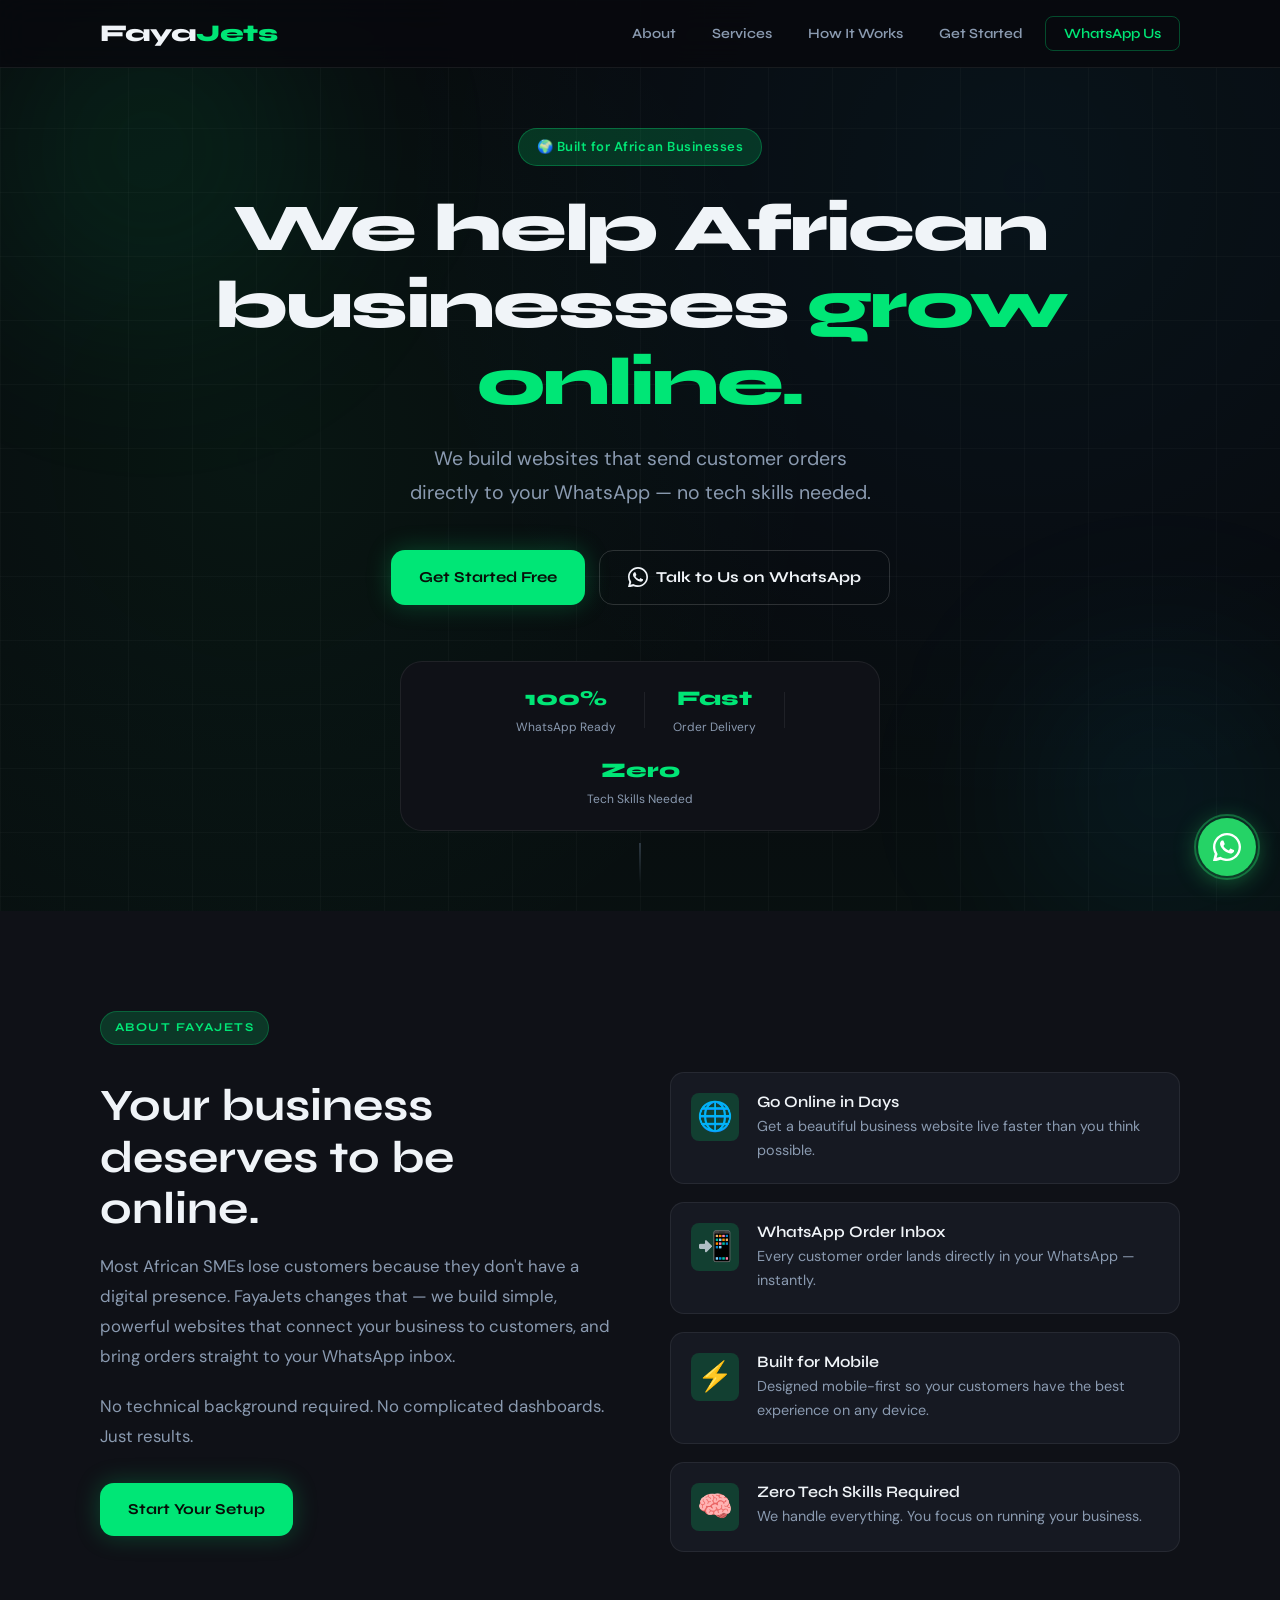
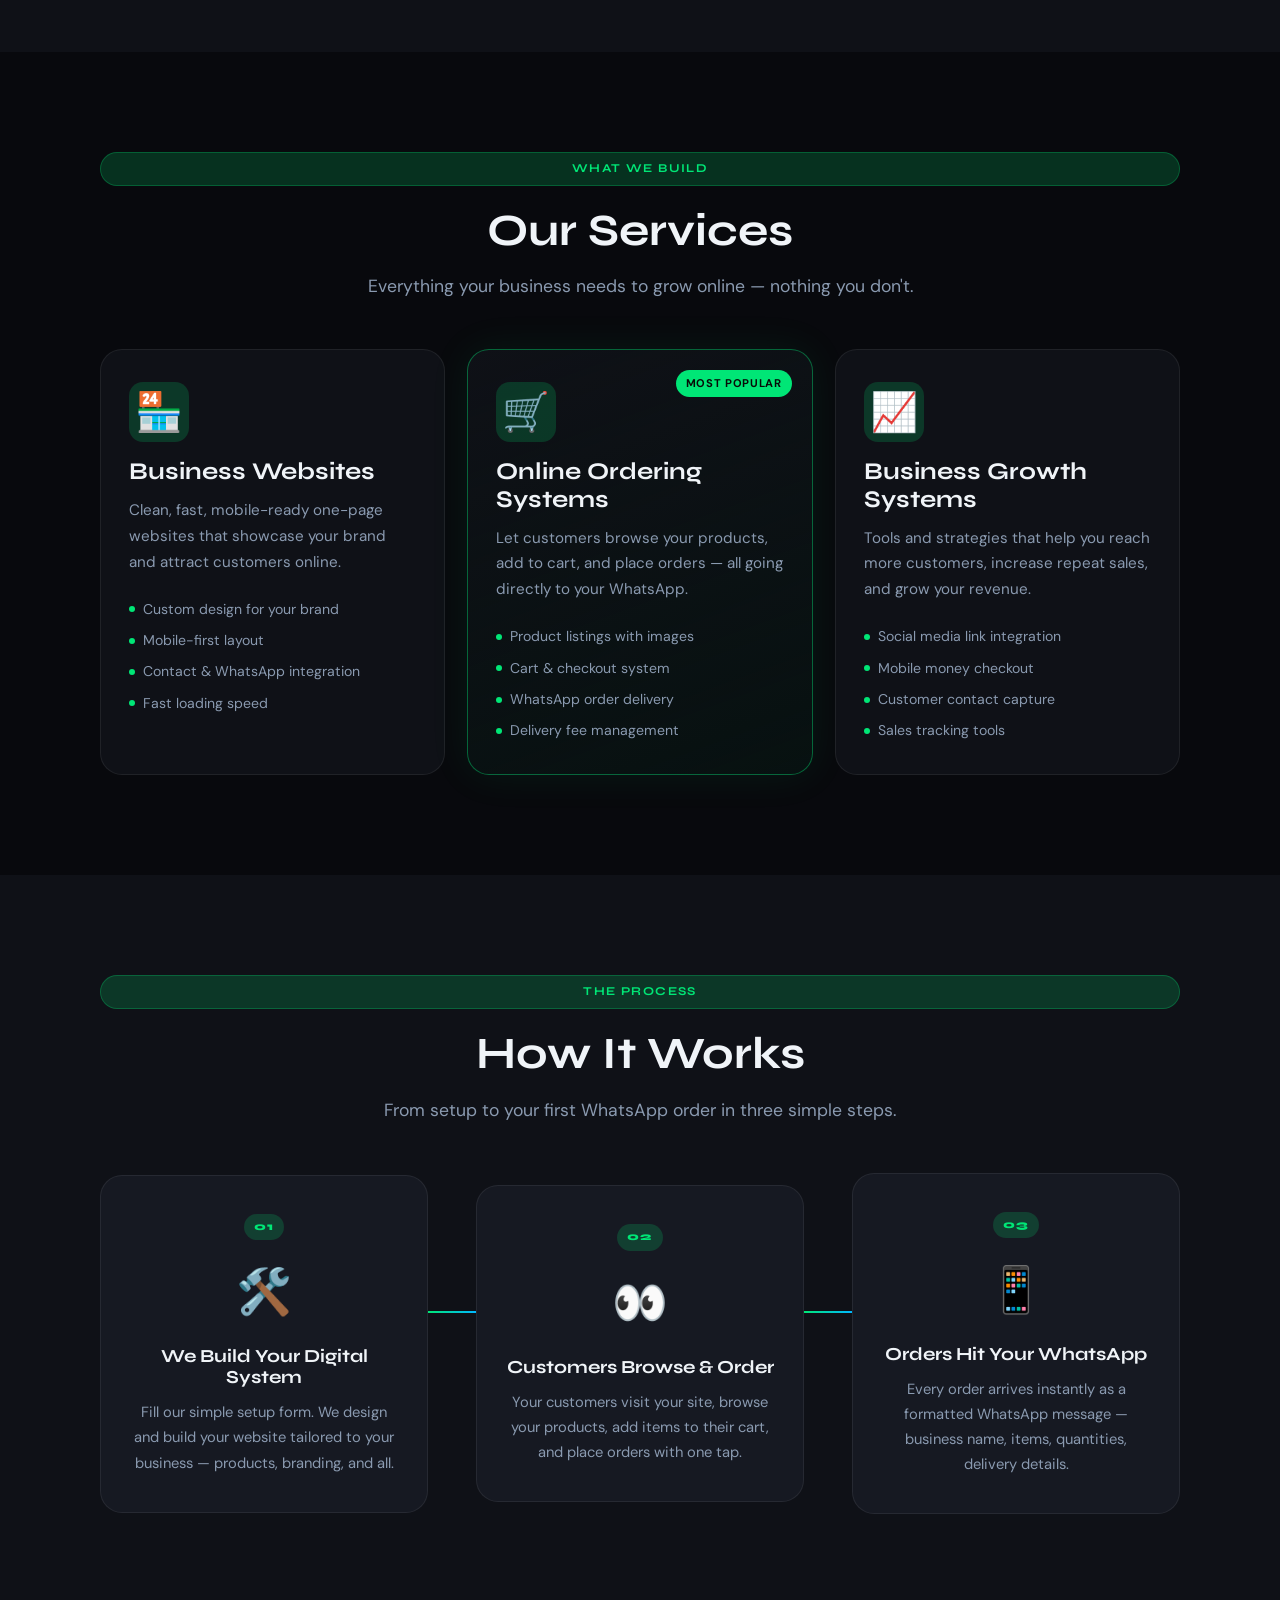
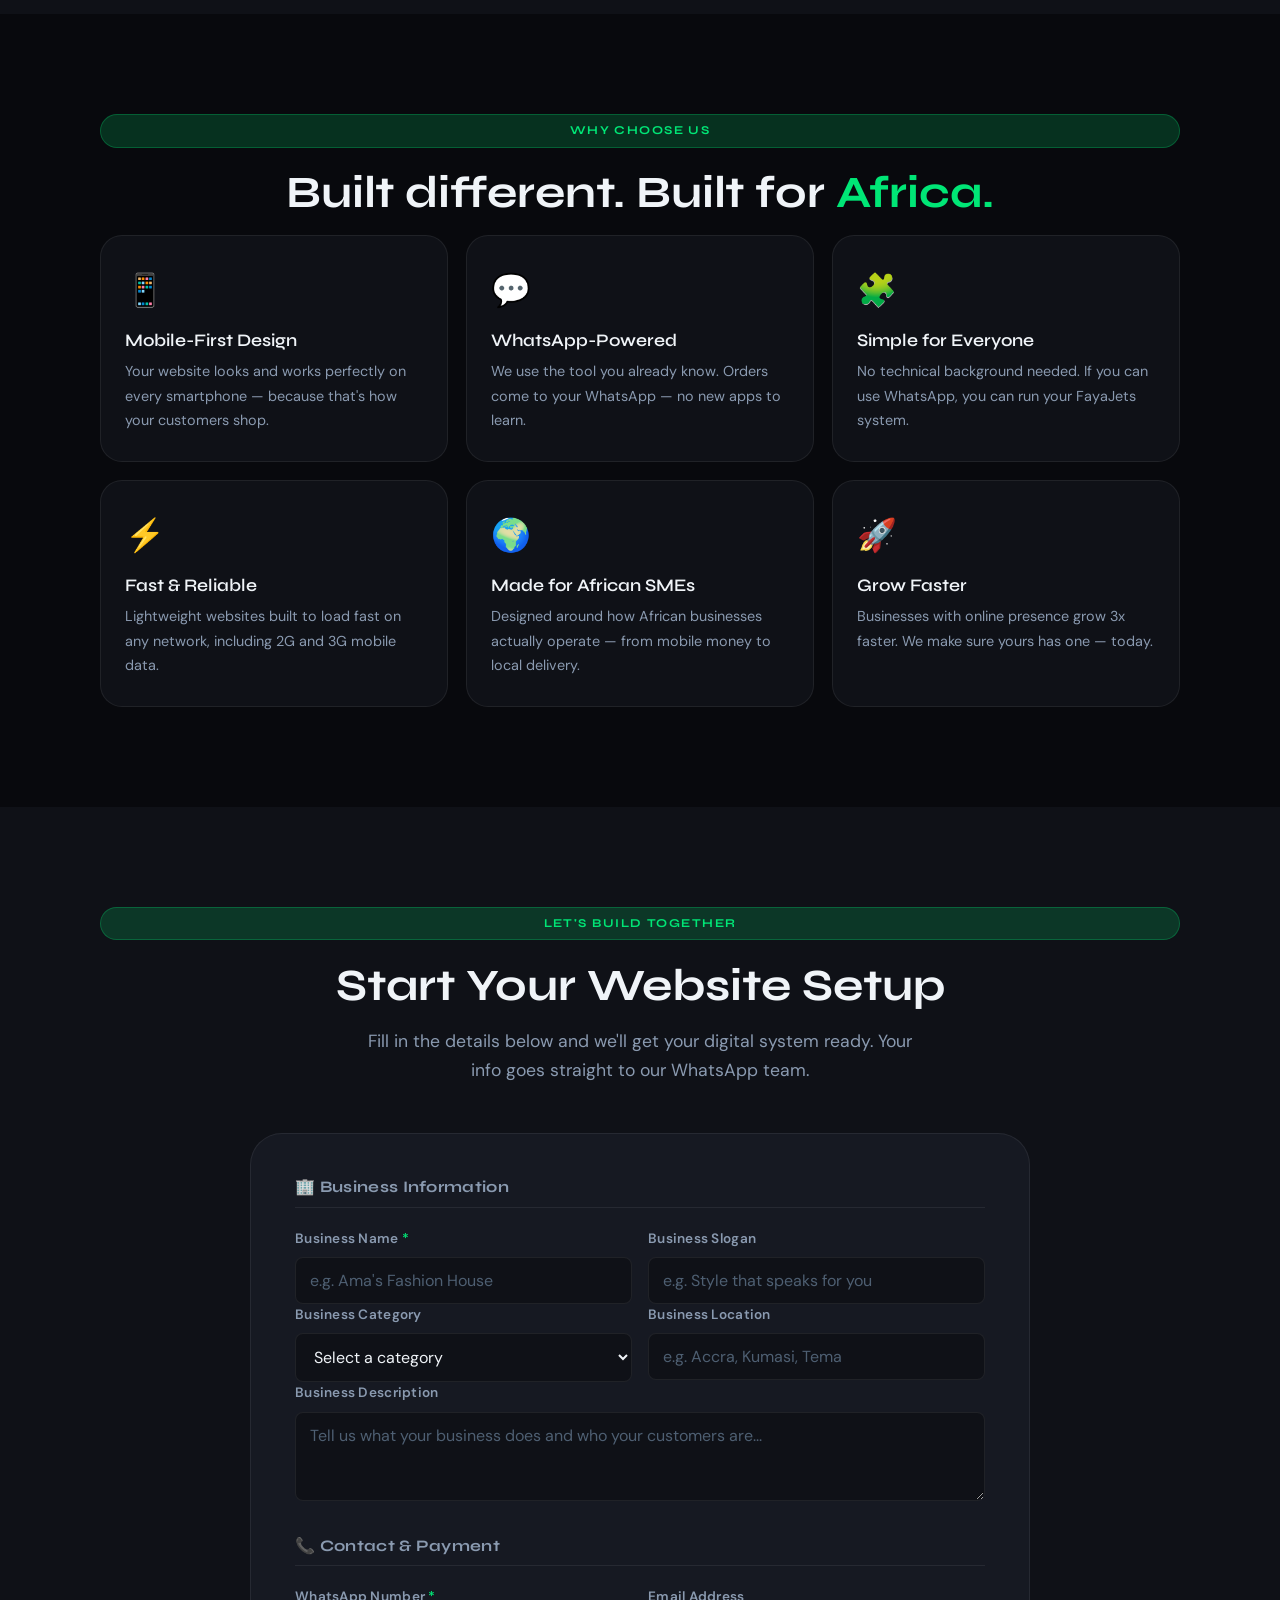
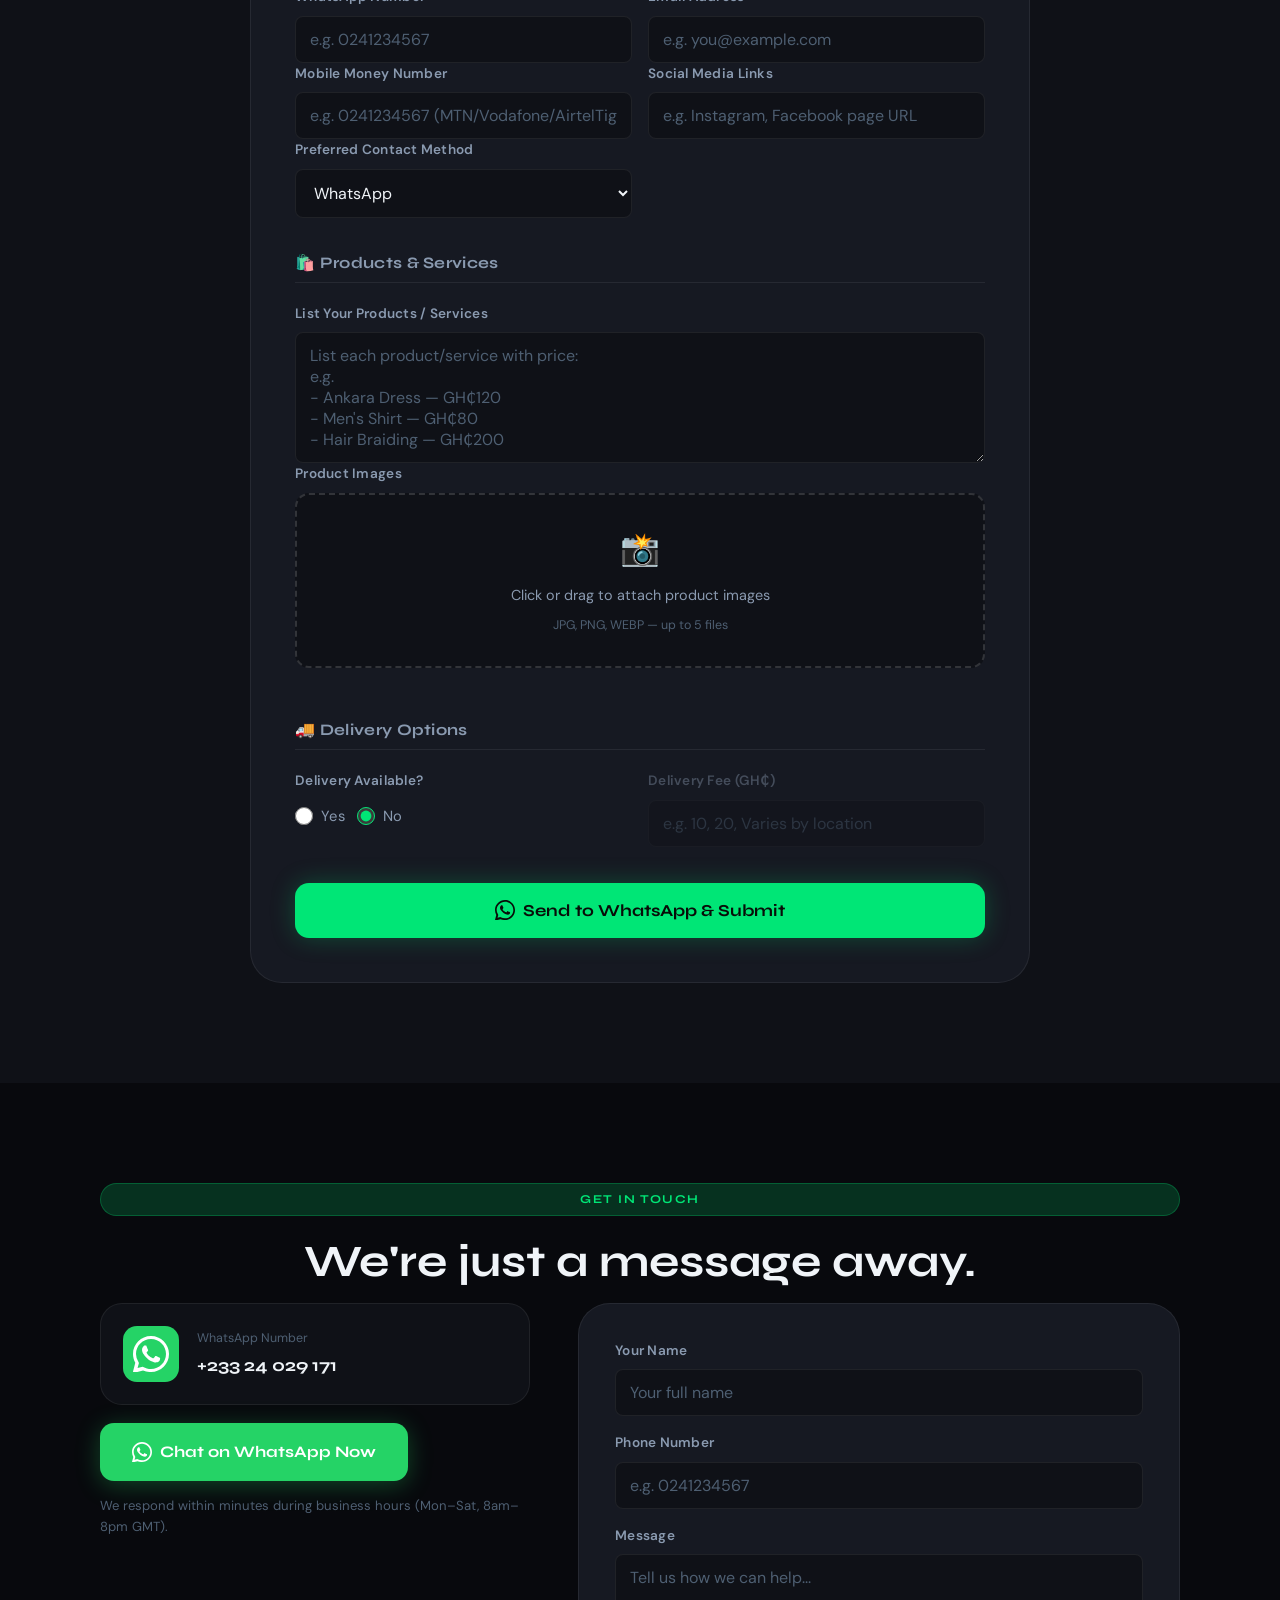
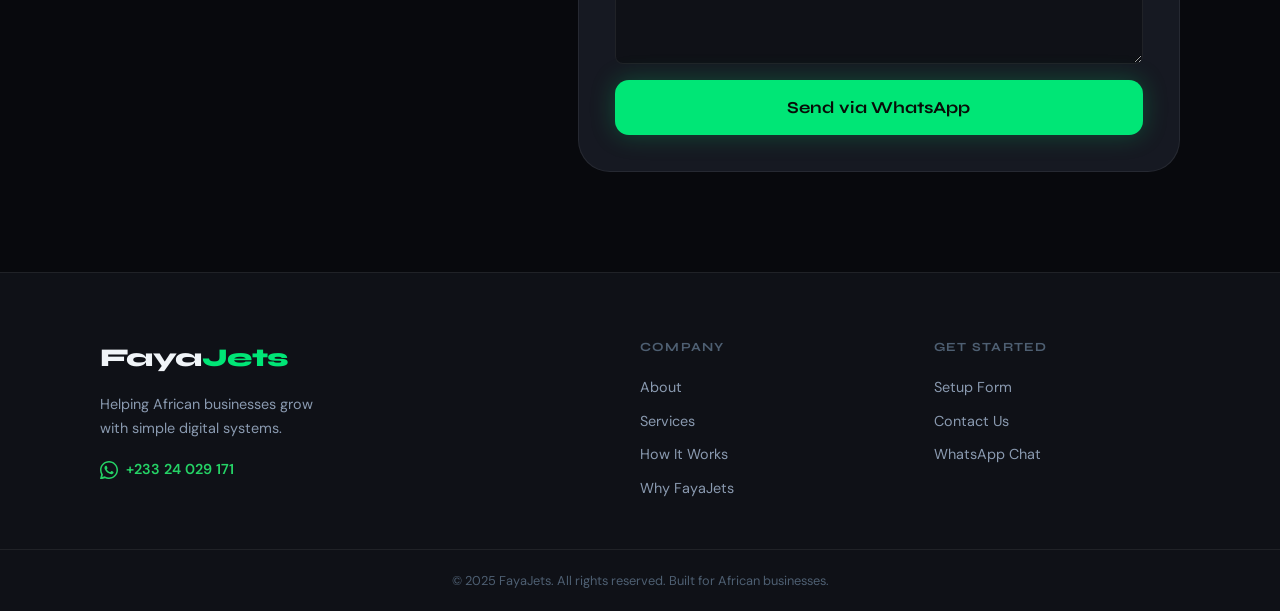
==== index.html @ d5e8ee01 "made a mistake with the name of the index html made correction to the name" ====
<!DOCTYPE html>
<html lang="en">
<head>
  <meta charset="UTF-8" />
  <meta name="viewport" content="width=device-width, initial-scale=1.0" />
  <meta name="description" content="FayaJets helps African businesses grow with simple digital systems. We build websites that send customer orders directly to WhatsApp." />
  <title>FayaJets — Simple Digital Systems for African Businesses</title>
  <link rel="stylesheet" href="style.css" />
  <link rel="preconnect" href="https://fonts.googleapis.com" />
  <link rel="preconnect" href="https://fonts.gstatic.com" crossorigin />
  <link href="https://fonts.googleapis.com/css2?family=Syne:wght@400;600;700;800&family=DM+Sans:ital,opsz,wght@0,9..40,300;0,9..40,400;0,9..40,500;1,9..40,300&display=swap" rel="stylesheet" />
</head>
<body>

  <!-- NAV -->
  <nav class="nav" id="nav">
    <div class="nav__inner">
      <a href="#" class="nav__logo">Faya<span>Jets</span></a>
      <button class="nav__hamburger" id="hamburger" aria-label="Toggle menu">
        <span></span><span></span><span></span>
      </button>
      <ul class="nav__links" id="navLinks">
        <li><a href="#about" class="nav__link">About</a></li>
        <li><a href="#services" class="nav__link">Services</a></li>
        <li><a href="#how-it-works" class="nav__link">How It Works</a></li>
        <li><a href="#setup-form" class="nav__link">Get Started</a></li>
        <li><a href="https://wa.me/23324029171" target="_blank" class="nav__link nav__link--cta">WhatsApp Us</a></li>
      </ul>
    </div>
  </nav>

  <!-- HERO -->
  <section class="hero" id="home">
    <div class="hero__bg-pattern"></div>
    <div class="hero__orb hero__orb--1"></div>
    <div class="hero__orb hero__orb--2"></div>
    <div class="container hero__inner">
      <div class="hero__badge reveal">🌍 Built for African Businesses</div>
      <h1 class="hero__title reveal reveal--delay-1">
        We help African<br />businesses <span class="hero__title--accent">grow online.</span>
      </h1>
      <p class="hero__sub reveal reveal--delay-2">
        We build websites that send customer orders<br class="break-desktop" /> directly to your WhatsApp — no tech skills needed.
      </p>
      <div class="hero__actions reveal reveal--delay-3">
        <a href="#setup-form" class="btn btn--primary">Get Started Free</a>
        <a href="https://wa.me/23324029171" target="_blank" class="btn btn--ghost">
          <svg width="20" height="20" viewBox="0 0 24 24" fill="currentColor"><path d="M17.472 14.382c-.297-.149-1.758-.867-2.03-.967-.273-.099-.471-.148-.67.15-.197.297-.767.966-.94 1.164-.173.199-.347.223-.644.075-.297-.15-1.255-.463-2.39-1.475-.883-.788-1.48-1.761-1.653-2.059-.173-.297-.018-.458.13-.606.134-.133.298-.347.446-.52.149-.174.198-.298.298-.497.099-.198.05-.371-.025-.52-.075-.149-.669-1.612-.916-2.207-.242-.579-.487-.5-.669-.51-.173-.008-.371-.01-.57-.01-.198 0-.52.074-.792.372-.272.297-1.04 1.016-1.04 2.479 0 1.462 1.065 2.875 1.213 3.074.149.198 2.096 3.2 5.077 4.487.709.306 1.262.489 1.694.625.712.227 1.36.195 1.871.118.571-.085 1.758-.719 2.006-1.413.248-.694.248-1.289.173-1.413-.074-.124-.272-.198-.57-.347z"/><path d="M12 0C5.373 0 0 5.373 0 12c0 2.127.558 4.126 1.533 5.864L.057 23.57a.75.75 0 00.914.914l5.702-1.476A11.95 11.95 0 0012 24c6.627 0 12-5.373 12-12S18.627 0 12 0zm0 22c-1.885 0-3.65-.49-5.19-1.352l-.37-.214-3.384.876.891-3.384-.233-.38A9.96 9.96 0 012 12C2 6.477 6.477 2 12 2s10 4.477 10 10-4.477 10-10 10z"/></svg>
          Talk to Us on WhatsApp
        </a>
      </div>
      <div class="hero__stats reveal reveal--delay-4">
        <div class="hero__stat"><strong>100%</strong><span>WhatsApp Ready</span></div>
        <div class="hero__stat-divider"></div>
        <div class="hero__stat"><strong>Fast</strong><span>Order Delivery</span></div>
        <div class="hero__stat-divider"></div>
        <div class="hero__stat"><strong>Zero</strong><span>Tech Skills Needed</span></div>
      </div>
    </div>
    <div class="hero__scroll-hint">
      <span>Scroll to explore</span>
      <div class="hero__scroll-line"></div>
    </div>
  </section>

  <!-- ABOUT -->
  <section class="about section" id="about">
    <div class="container">
      <div class="section-label reveal">About FayaJets</div>
      <div class="about__grid">
        <div class="about__left reveal">
          <h2 class="section-title">Your business deserves to be online.</h2>
          <p class="about__text">Most African SMEs lose customers because they don't have a digital presence. FayaJets changes that — we build simple, powerful websites that connect your business to customers, and bring orders straight to your WhatsApp inbox.</p>
          <p class="about__text">No technical background required. No complicated dashboards. Just results.</p>
          <a href="#setup-form" class="btn btn--primary">Start Your Setup</a>
        </div>
        <div class="about__right reveal reveal--delay-2">
          <div class="about__feature">
            <div class="about__feature-icon">🌐</div>
            <div>
              <h4>Go Online in Days</h4>
              <p>Get a beautiful business website live faster than you think possible.</p>
            </div>
          </div>
          <div class="about__feature">
            <div class="about__feature-icon">📲</div>
            <div>
              <h4>WhatsApp Order Inbox</h4>
              <p>Every customer order lands directly in your WhatsApp — instantly.</p>
            </div>
          </div>
          <div class="about__feature">
            <div class="about__feature-icon">⚡</div>
            <div>
              <h4>Built for Mobile</h4>
              <p>Designed mobile-first so your customers have the best experience on any device.</p>
            </div>
          </div>
          <div class="about__feature">
            <div class="about__feature-icon">🧠</div>
            <div>
              <h4>Zero Tech Skills Required</h4>
              <p>We handle everything. You focus on running your business.</p>
            </div>
          </div>
        </div>
      </div>
    </div>
  </section>

  <!-- SERVICES -->
  <section class="services section" id="services">
    <div class="container">
      <div class="section-label reveal">What We Build</div>
      <h2 class="section-title text-center reveal">Our Services</h2>
      <p class="section-sub text-center reveal">Everything your business needs to grow online — nothing you don't.</p>
      <div class="services__grid">
        <div class="service-card reveal">
          <div class="service-card__icon">🏪</div>
          <h3>Business Websites</h3>
          <p>Clean, fast, mobile-ready one-page websites that showcase your brand and attract customers online.</p>
          <ul class="service-card__list">
            <li>Custom design for your brand</li>
            <li>Mobile-first layout</li>
            <li>Contact & WhatsApp integration</li>
            <li>Fast loading speed</li>
          </ul>
        </div>
        <div class="service-card service-card--featured reveal reveal--delay-1">
          <div class="service-card__badge">Most Popular</div>
          <div class="service-card__icon">🛒</div>
          <h3>Online Ordering Systems</h3>
          <p>Let customers browse your products, add to cart, and place orders — all going directly to your WhatsApp.</p>
          <ul class="service-card__list">
            <li>Product listings with images</li>
            <li>Cart & checkout system</li>
            <li>WhatsApp order delivery</li>
            <li>Delivery fee management</li>
          </ul>
        </div>
        <div class="service-card reveal reveal--delay-2">
          <div class="service-card__icon">📈</div>
          <h3>Business Growth Systems</h3>
          <p>Tools and strategies that help you reach more customers, increase repeat sales, and grow your revenue.</p>
          <ul class="service-card__list">
            <li>Social media link integration</li>
            <li>Mobile money checkout</li>
            <li>Customer contact capture</li>
            <li>Sales tracking tools</li>
          </ul>
        </div>
      </div>
    </div>
  </section>

  <!-- HOW IT WORKS -->
  <section class="hiw section" id="how-it-works">
    <div class="container">
      <div class="section-label reveal">The Process</div>
      <h2 class="section-title text-center reveal">How It Works</h2>
      <p class="section-sub text-center reveal">From setup to your first WhatsApp order in three simple steps.</p>
      <div class="hiw__steps">
        <div class="hiw__step reveal">
          <div class="hiw__step-num">01</div>
          <div class="hiw__step-icon">🛠️</div>
          <h3>We Build Your Digital System</h3>
          <p>Fill our simple setup form. We design and build your website tailored to your business — products, branding, and all.</p>
        </div>
        <div class="hiw__connector reveal reveal--delay-1"></div>
        <div class="hiw__step reveal reveal--delay-1">
          <div class="hiw__step-num">02</div>
          <div class="hiw__step-icon">👀</div>
          <h3>Customers Browse & Order</h3>
          <p>Your customers visit your site, browse your products, add items to their cart, and place orders with one tap.</p>
        </div>
        <div class="hiw__connector reveal reveal--delay-2"></div>
        <div class="hiw__step reveal reveal--delay-2">
          <div class="hiw__step-num">03</div>
          <div class="hiw__step-icon">📱</div>
          <h3>Orders Hit Your WhatsApp</h3>
          <p>Every order arrives instantly as a formatted WhatsApp message — business name, items, quantities, delivery details.</p>
        </div>
      </div>
    </div>
  </section>

  <!-- WHY FAYAJETS -->
  <section class="why section" id="why">
    <div class="container">
      <div class="section-label reveal">Why Choose Us</div>
      <h2 class="section-title text-center reveal">Built different. Built for <span class="accent">Africa.</span></h2>
      <div class="why__grid">
        <div class="why__card reveal">
          <span class="why__card-icon">📱</span>
          <h4>Mobile-First Design</h4>
          <p>Your website looks and works perfectly on every smartphone — because that's how your customers shop.</p>
        </div>
        <div class="why__card reveal reveal--delay-1">
          <span class="why__card-icon">💬</span>
          <h4>WhatsApp-Powered</h4>
          <p>We use the tool you already know. Orders come to your WhatsApp — no new apps to learn.</p>
        </div>
        <div class="why__card reveal reveal--delay-2">
          <span class="why__card-icon">🧩</span>
          <h4>Simple for Everyone</h4>
          <p>No technical background needed. If you can use WhatsApp, you can run your FayaJets system.</p>
        </div>
        <div class="why__card reveal reveal--delay-3">
          <span class="why__card-icon">⚡</span>
          <h4>Fast & Reliable</h4>
          <p>Lightweight websites built to load fast on any network, including 2G and 3G mobile data.</p>
        </div>
        <div class="why__card reveal">
          <span class="why__card-icon">🌍</span>
          <h4>Made for African SMEs</h4>
          <p>Designed around how African businesses actually operate — from mobile money to local delivery.</p>
        </div>
        <div class="why__card reveal reveal--delay-1">
          <span class="why__card-icon">🚀</span>
          <h4>Grow Faster</h4>
          <p>Businesses with online presence grow 3x faster. We make sure yours has one — today.</p>
        </div>
      </div>
    </div>
  </section>

  <!-- SETUP FORM -->
  <section class="setup section" id="setup-form">
    <div class="container">
      <div class="section-label reveal">Let's Build Together</div>
      <h2 class="section-title text-center reveal">Start Your Website Setup</h2>
      <p class="section-sub text-center reveal">Fill in the details below and we'll get your digital system ready. Your info goes straight to our WhatsApp team.</p>

      <div class="setup__form-wrap reveal">
        <form id="setupForm" novalidate>

          <!-- Business Info -->
          <div class="form-section">
            <h3 class="form-section__title">🏢 Business Information</h3>
            <div class="form-row">
              <div class="form-group">
                <label for="bizName">Business Name <span class="required">*</span></label>
                <input type="text" id="bizName" name="bizName" placeholder="e.g. Ama's Fashion House" required />
                <span class="form-error" id="err-bizName">Please enter your business name.</span>
              </div>
              <div class="form-group">
                <label for="bizSlogan">Business Slogan</label>
                <input type="text" id="bizSlogan" name="bizSlogan" placeholder="e.g. Style that speaks for you" />
              </div>
            </div>
            <div class="form-row">
              <div class="form-group">
                <label for="bizCategory">Business Category</label>
                <select id="bizCategory" name="bizCategory">
                  <option value="">Select a category</option>
                  <option>Fashion & Clothing</option>
                  <option>Food & Beverages</option>
                  <option>Beauty & Cosmetics</option>
                  <option>Electronics</option>
                  <option>Home & Furniture</option>
                  <option>Health & Wellness</option>
                  <option>Agriculture</option>
                  <option>Services</option>
                  <option>Other</option>
                </select>
              </div>
              <div class="form-group">
                <label for="bizLocation">Business Location</label>
                <input type="text" id="bizLocation" name="bizLocation" placeholder="e.g. Accra, Kumasi, Tema" />
              </div>
            </div>
            <div class="form-group form-group--full">
              <label for="bizDesc">Business Description</label>
              <textarea id="bizDesc" name="bizDesc" rows="3" placeholder="Tell us what your business does and who your customers are..."></textarea>
            </div>
          </div>

          <!-- Contact Info -->
          <div class="form-section">
            <h3 class="form-section__title">📞 Contact & Payment</h3>
            <div class="form-row">
              <div class="form-group">
                <label for="whatsappNum">WhatsApp Number <span class="required">*</span></label>
                <input type="tel" id="whatsappNum" name="whatsappNum" placeholder="e.g. 0241234567" required />
                <span class="form-error" id="err-whatsappNum">Please enter your WhatsApp number.</span>
              </div>
              <div class="form-group">
                <label for="emailAddr">Email Address</label>
                <input type="email" id="emailAddr" name="emailAddr" placeholder="e.g. you@example.com" />
              </div>
            </div>
            <div class="form-row">
              <div class="form-group">
                <label for="momoNum">Mobile Money Number</label>
                <input type="tel" id="momoNum" name="momoNum" placeholder="e.g. 0241234567 (MTN/Vodafone/AirtelTigo)" />
              </div>
              <div class="form-group">
                <label for="socialLinks">Social Media Links</label>
                <input type="text" id="socialLinks" name="socialLinks" placeholder="e.g. Instagram, Facebook page URL" />
              </div>
            </div>
            <div class="form-row">
              <div class="form-group">
                <label for="contactMethod">Preferred Contact Method</label>
                <select id="contactMethod" name="contactMethod">
                  <option value="WhatsApp">WhatsApp</option>
                  <option value="Call">Phone Call</option>
                  <option value="Email">Email</option>
                </select>
              </div>
            </div>
          </div>

          <!-- Products -->
          <div class="form-section">
            <h3 class="form-section__title">🛍️ Products & Services</h3>
            <div class="form-group form-group--full">
              <label for="products">List Your Products / Services</label>
              <textarea id="products" name="products" rows="5" placeholder="List each product/service with price:&#10;e.g.&#10;- Ankara Dress — GH₵120&#10;- Men's Shirt — GH₵80&#10;- Hair Braiding — GH₵200"></textarea>
            </div>
            <div class="form-group form-group--full">
              <label for="productImages">Product Images</label>
              <div class="file-upload" id="fileUploadArea">
                <div class="file-upload__icon">📸</div>
                <p>Click or drag to attach product images</p>
                <span>JPG, PNG, WEBP — up to 5 files</span>
                <input type="file" id="productImages" name="productImages" multiple accept="image/*" />
              </div>
              <div class="file-upload__preview" id="imagePreview"></div>
            </div>
          </div>

          <!-- Delivery -->
          <div class="form-section">
            <h3 class="form-section__title">🚚 Delivery Options</h3>
            <div class="form-row">
              <div class="form-group">
                <label>Delivery Available?</label>
                <div class="radio-group">
                  <label class="radio-label">
                    <input type="radio" name="delivery" value="Yes" id="deliveryYes" />
                    <span>Yes</span>
                  </label>
                  <label class="radio-label">
                    <input type="radio" name="delivery" value="No" id="deliveryNo" checked />
                    <span>No</span>
                  </label>
                </div>
              </div>
              <div class="form-group" id="deliveryFeeGroup">
                <label for="deliveryFee">Delivery Fee (GH₵)</label>
                <input type="text" id="deliveryFee" name="deliveryFee" placeholder="e.g. 10, 20, Varies by location" />
              </div>
            </div>
          </div>

          <div id="formSuccess" class="form-success" style="display:none">
            <span class="form-success__icon">✅</span>
            <div>
              <strong>Thank you! We will contact you shortly on WhatsApp.</strong>
              <p>Your setup request has been sent. Our team will reach out within 24 hours.</p>
            </div>
          </div>

          <button type="submit" class="btn btn--primary btn--full" id="submitBtn">
            <svg width="20" height="20" viewBox="0 0 24 24" fill="currentColor"><path d="M17.472 14.382c-.297-.149-1.758-.867-2.03-.967-.273-.099-.471-.148-.67.15-.197.297-.767.966-.94 1.164-.173.199-.347.223-.644.075-.297-.15-1.255-.463-2.39-1.475-.883-.788-1.48-1.761-1.653-2.059-.173-.297-.018-.458.13-.606.134-.133.298-.347.446-.52.149-.174.198-.298.298-.497.099-.198.05-.371-.025-.52-.075-.149-.669-1.612-.916-2.207-.242-.579-.487-.5-.669-.51-.173-.008-.371-.01-.57-.01-.198 0-.52.074-.792.372-.272.297-1.04 1.016-1.04 2.479 0 1.462 1.065 2.875 1.213 3.074.149.198 2.096 3.2 5.077 4.487.709.306 1.262.489 1.694.625.712.227 1.36.195 1.871.118.571-.085 1.758-.719 2.006-1.413.248-.694.248-1.289.173-1.413-.074-.124-.272-.198-.57-.347z"/><path d="M12 0C5.373 0 0 5.373 0 12c0 2.127.558 4.126 1.533 5.864L.057 23.57a.75.75 0 00.914.914l5.702-1.476A11.95 11.95 0 0012 24c6.627 0 12-5.373 12-12S18.627 0 12 0zm0 22c-1.885 0-3.65-.49-5.19-1.352l-.37-.214-3.384.876.891-3.384-.233-.38A9.96 9.96 0 012 12C2 6.477 6.477 2 12 2s10 4.477 10 10-4.477 10-10 10z"/></svg>
            Send to WhatsApp & Submit
          </button>
        </form>
      </div>
    </div>
  </section>

  <!-- CONTACT -->
  <section class="contact section" id="contact">
    <div class="container">
      <div class="section-label reveal">Get In Touch</div>
      <h2 class="section-title text-center reveal">We're just a message away.</h2>
      <div class="contact__grid">
        <div class="contact__info reveal">
          <div class="contact__wa-card">
            <div class="contact__wa-icon">
              <svg width="36" height="36" viewBox="0 0 24 24" fill="white"><path d="M17.472 14.382c-.297-.149-1.758-.867-2.03-.967-.273-.099-.471-.148-.67.15-.197.297-.767.966-.94 1.164-.173.199-.347.223-.644.075-.297-.15-1.255-.463-2.39-1.475-.883-.788-1.48-1.761-1.653-2.059-.173-.297-.018-.458.13-.606.134-.133.298-.347.446-.52.149-.174.198-.298.298-.497.099-.198.05-.371-.025-.52-.075-.149-.669-1.612-.916-2.207-.242-.579-.487-.5-.669-.51-.173-.008-.371-.01-.57-.01-.198 0-.52.074-.792.372-.272.297-1.04 1.016-1.04 2.479 0 1.462 1.065 2.875 1.213 3.074.149.198 2.096 3.2 5.077 4.487.709.306 1.262.489 1.694.625.712.227 1.36.195 1.871.118.571-.085 1.758-.719 2.006-1.413.248-.694.248-1.289.173-1.413-.074-.124-.272-.198-.57-.347z"/><path d="M12 0C5.373 0 0 5.373 0 12c0 2.127.558 4.126 1.533 5.864L.057 23.57a.75.75 0 00.914.914l5.702-1.476A11.95 11.95 0 0012 24c6.627 0 12-5.373 12-12S18.627 0 12 0zm0 22c-1.885 0-3.65-.49-5.19-1.352l-.37-.214-3.384.876.891-3.384-.233-.38A9.96 9.96 0 012 12C2 6.477 6.477 2 12 2s10 4.477 10 10-4.477 10-10 10z"/></svg>
            </div>
            <div>
              <p class="contact__wa-label">WhatsApp Number</p>
              <p class="contact__wa-num">+233 24 029 171</p>
            </div>
          </div>
          <a href="https://wa.me/23324029171" target="_blank" class="btn btn--whatsapp">
            <svg width="20" height="20" viewBox="0 0 24 24" fill="currentColor"><path d="M17.472 14.382c-.297-.149-1.758-.867-2.03-.967-.273-.099-.471-.148-.67.15-.197.297-.767.966-.94 1.164-.173.199-.347.223-.644.075-.297-.15-1.255-.463-2.39-1.475-.883-.788-1.48-1.761-1.653-2.059-.173-.297-.018-.458.13-.606.134-.133.298-.347.446-.52.149-.174.198-.298.298-.497.099-.198.05-.371-.025-.52-.075-.149-.669-1.612-.916-2.207-.242-.579-.487-.5-.669-.51-.173-.008-.371-.01-.57-.01-.198 0-.52.074-.792.372-.272.297-1.04 1.016-1.04 2.479 0 1.462 1.065 2.875 1.213 3.074.149.198 2.096 3.2 5.077 4.487.709.306 1.262.489 1.694.625.712.227 1.36.195 1.871.118.571-.085 1.758-.719 2.006-1.413.248-.694.248-1.289.173-1.413-.074-.124-.272-.198-.57-.347z"/><path d="M12 0C5.373 0 0 5.373 0 12c0 2.127.558 4.126 1.533 5.864L.057 23.57a.75.75 0 00.914.914l5.702-1.476A11.95 11.95 0 0012 24c6.627 0 12-5.373 12-12S18.627 0 12 0zm0 22c-1.885 0-3.65-.49-5.19-1.352l-.37-.214-3.384.876.891-3.384-.233-.38A9.96 9.96 0 012 12C2 6.477 6.477 2 12 2s10 4.477 10 10-4.477 10-10 10z"/></svg>
            Chat on WhatsApp Now
          </a>
          <p class="contact__hours">We respond within minutes during business hours (Mon–Sat, 8am–8pm GMT).</p>
        </div>

        <div class="contact__form-wrap reveal reveal--delay-1">
          <form id="contactForm" novalidate>
            <div class="form-group">
              <label for="cName">Your Name</label>
              <input type="text" id="cName" name="cName" placeholder="Your full name" />
            </div>
            <div class="form-group">
              <label for="cPhone">Phone Number</label>
              <input type="tel" id="cPhone" name="cPhone" placeholder="e.g. 0241234567" />
            </div>
            <div class="form-group">
              <label for="cMsg">Message</label>
              <textarea id="cMsg" name="cMsg" rows="4" placeholder="Tell us how we can help..."></textarea>
            </div>
            <button type="submit" class="btn btn--primary btn--full">Send via WhatsApp</button>
          </form>
        </div>
      </div>
    </div>
  </section>

  <!-- FOOTER -->
  <footer class="footer">
    <div class="container footer__inner">
      <div class="footer__brand">
        <div class="footer__logo">Faya<span>Jets</span></div>
        <p>Helping African businesses grow<br />with simple digital systems.</p>
        <a href="https://wa.me/23324029171" target="_blank" class="footer__wa">
          <svg width="18" height="18" viewBox="0 0 24 24" fill="currentColor"><path d="M17.472 14.382c-.297-.149-1.758-.867-2.03-.967-.273-.099-.471-.148-.67.15-.197.297-.767.966-.94 1.164-.173.199-.347.223-.644.075-.297-.15-1.255-.463-2.39-1.475-.883-.788-1.48-1.761-1.653-2.059-.173-.297-.018-.458.13-.606.134-.133.298-.347.446-.52.149-.174.198-.298.298-.497.099-.198.05-.371-.025-.52-.075-.149-.669-1.612-.916-2.207-.242-.579-.487-.5-.669-.51-.173-.008-.371-.01-.57-.01-.198 0-.52.074-.792.372-.272.297-1.04 1.016-1.04 2.479 0 1.462 1.065 2.875 1.213 3.074.149.198 2.096 3.2 5.077 4.487.709.306 1.262.489 1.694.625.712.227 1.36.195 1.871.118.571-.085 1.758-.719 2.006-1.413.248-.694.248-1.289.173-1.413-.074-.124-.272-.198-.57-.347z"/><path d="M12 0C5.373 0 0 5.373 0 12c0 2.127.558 4.126 1.533 5.864L.057 23.57a.75.75 0 00.914.914l5.702-1.476A11.95 11.95 0 0012 24c6.627 0 12-5.373 12-12S18.627 0 12 0zm0 22c-1.885 0-3.65-.49-5.19-1.352l-.37-.214-3.384.876.891-3.384-.233-.38A9.96 9.96 0 012 12C2 6.477 6.477 2 12 2s10 4.477 10 10-4.477 10-10 10z"/></svg>
          +233 24 029 171
        </a>
      </div>
      <div class="footer__links">
        <h5>Company</h5>
        <a href="#about">About</a>
        <a href="#services">Services</a>
        <a href="#how-it-works">How It Works</a>
        <a href="#why">Why FayaJets</a>
      </div>
      <div class="footer__links">
        <h5>Get Started</h5>
        <a href="#setup-form">Setup Form</a>
        <a href="#contact">Contact Us</a>
        <a href="https://wa.me/23324029171" target="_blank">WhatsApp Chat</a>
      </div>
    </div>
    <div class="footer__bottom">
      <p>&copy; 2025 FayaJets. All rights reserved. Built for African businesses.</p>
    </div>
  </footer>

  <!-- FLOATING WA BUTTON -->
  <a href="https://wa.me/23324029171" target="_blank" class="wa-float" aria-label="Chat on WhatsApp">
    <svg width="28" height="28" viewBox="0 0 24 24" fill="white"><path d="M17.472 14.382c-.297-.149-1.758-.867-2.03-.967-.273-.099-.471-.148-.67.15-.197.297-.767.966-.94 1.164-.173.199-.347.223-.644.075-.297-.15-1.255-.463-2.39-1.475-.883-.788-1.48-1.761-1.653-2.059-.173-.297-.018-.458.13-.606.134-.133.298-.347.446-.52.149-.174.198-.298.298-.497.099-.198.05-.371-.025-.52-.075-.149-.669-1.612-.916-2.207-.242-.579-.487-.5-.669-.51-.173-.008-.371-.01-.57-.01-.198 0-.52.074-.792.372-.272.297-1.04 1.016-1.04 2.479 0 1.462 1.065 2.875 1.213 3.074.149.198 2.096 3.2 5.077 4.487.709.306 1.262.489 1.694.625.712.227 1.36.195 1.871.118.571-.085 1.758-.719 2.006-1.413.248-.694.248-1.289.173-1.413-.074-.124-.272-.198-.57-.347z"/><path d="M12 0C5.373 0 0 5.373 0 12c0 2.127.558 4.126 1.533 5.864L.057 23.57a.75.75 0 00.914.914l5.702-1.476A11.95 11.95 0 0012 24c6.627 0 12-5.373 12-12S18.627 0 12 0zm0 22c-1.885 0-3.65-.49-5.19-1.352l-.37-.214-3.384.876.891-3.384-.233-.38A9.96 9.96 0 012 12C2 6.477 6.477 2 12 2s10 4.477 10 10-4.477 10-10 10z"/></svg>
    <span class="wa-float__tooltip">Chat with us</span>
  </a>

  <script src="script.js"></script>
</body>
</html>
---- style.css ----
/* ===========================
   FayaJets — style.css
   African SaaS Landing Page
   =========================== */

/* ── CSS Variables ── */
:root {
  --clr-bg: #08090d;
  --clr-surface: #0f1117;
  --clr-surface-2: #161922;
  --clr-border: rgba(255,255,255,0.07);
  --clr-border-hover: rgba(255,255,255,0.15);

  --clr-primary: #00e676;
  --clr-primary-dark: #00c853;
  --clr-primary-glow: rgba(0,230,118,0.18);
  --clr-accent: #00b8ff;
  --clr-accent-glow: rgba(0,184,255,0.15);
  --clr-wa: #25D366;

  --clr-text: #f0f4f8;
  --clr-text-muted: #8a9ab0;
  --clr-text-dim: #4e5f72;

  --font-display: 'Syne', sans-serif;
  --font-body: 'DM Sans', sans-serif;

  --radius-sm: 8px;
  --radius-md: 14px;
  --radius-lg: 22px;
  --radius-xl: 32px;

  --shadow-card: 0 4px 32px rgba(0,0,0,0.4);
  --shadow-primary: 0 0 32px rgba(0,230,118,0.2);

  --nav-h: 68px;
  --section-gap: 100px;
  --transition: 0.3s cubic-bezier(0.25, 0.8, 0.25, 1);
}

/* ── Reset ── */
*, *::before, *::after { box-sizing: border-box; margin: 0; padding: 0; }
html { scroll-behavior: smooth; font-size: 16px; }
body {
  background: var(--clr-bg);
  color: var(--clr-text);
  font-family: var(--font-body);
  line-height: 1.65;
  overflow-x: hidden;
  -webkit-font-smoothing: antialiased;
}
img { max-width: 100%; display: block; }
a { text-decoration: none; color: inherit; }
ul { list-style: none; }
button { cursor: pointer; border: none; background: none; font-family: inherit; }
input, textarea, select {
  font-family: var(--font-body);
  font-size: 1rem;
  color: var(--clr-text);
}

/* ── Container ── */
.container {
  width: 100%;
  max-width: 1120px;
  margin: 0 auto;
  padding: 0 20px;
}

/* ── Typography ── */
h1, h2, h3, h4 { font-family: var(--font-display); line-height: 1.15; }
h1 { font-size: clamp(2.4rem, 6vw, 4.2rem); font-weight: 800; }
h2 { font-size: clamp(1.8rem, 4vw, 2.8rem); font-weight: 700; }
h3 { font-size: clamp(1.2rem, 2.5vw, 1.5rem); font-weight: 700; }
h4 { font-size: 1.1rem; font-weight: 600; }

.section-title { margin-bottom: 1rem; }
.section-title .accent { color: var(--clr-primary); }
.section-sub {
  color: var(--clr-text-muted);
  font-size: 1.1rem;
  max-width: 560px;
  margin: 0 auto 3rem;
}
.section-label {
  display: inline-block;
  font-family: var(--font-display);
  font-size: 0.75rem;
  font-weight: 700;
  letter-spacing: 0.12em;
  text-transform: uppercase;
  color: var(--clr-primary);
  background: var(--clr-primary-glow);
  border: 1px solid rgba(0,230,118,0.25);
  padding: 6px 14px;
  border-radius: 100px;
  margin-bottom: 1.2rem;
}
.text-center { text-align: center; }

/* ── Sections ── */
.section {
  padding: var(--section-gap) 0;
}

/* ── Reveal Animation ── */
.reveal {
  opacity: 0;
  transform: translateY(28px);
  transition: opacity 0.65s ease, transform 0.65s ease;
}
.reveal.visible {
  opacity: 1;
  transform: translateY(0);
}
.reveal--delay-1 { transition-delay: 0.12s; }
.reveal--delay-2 { transition-delay: 0.24s; }
.reveal--delay-3 { transition-delay: 0.36s; }
.reveal--delay-4 { transition-delay: 0.48s; }

/* ── Buttons ── */
.btn {
  display: inline-flex;
  align-items: center;
  gap: 8px;
  font-family: var(--font-display);
  font-size: 0.95rem;
  font-weight: 700;
  padding: 14px 28px;
  border-radius: var(--radius-md);
  transition: all var(--transition);
  white-space: nowrap;
  cursor: pointer;
}
.btn--primary {
  background: var(--clr-primary);
  color: #080d08;
  box-shadow: 0 0 24px rgba(0,230,118,0.25);
}
.btn--primary:hover {
  background: var(--clr-primary-dark);
  transform: translateY(-2px);
  box-shadow: 0 6px 32px rgba(0,230,118,0.4);
}
.btn--ghost {
  background: transparent;
  color: var(--clr-text);
  border: 1.5px solid var(--clr-border-hover);
}
.btn--ghost:hover {
  border-color: var(--clr-primary);
  color: var(--clr-primary);
  transform: translateY(-2px);
}
.btn--whatsapp {
  background: var(--clr-wa);
  color: white;
  font-size: 1rem;
  padding: 16px 32px;
  border-radius: var(--radius-md);
  box-shadow: 0 4px 24px rgba(37,211,102,0.3);
}
.btn--whatsapp:hover {
  background: #20c25e;
  transform: translateY(-2px);
  box-shadow: 0 8px 32px rgba(37,211,102,0.45);
}
.btn--full { width: 100%; justify-content: center; font-size: 1.05rem; padding: 17px; }

/* ═══════════════════════
   NAVIGATION
═══════════════════════ */
.nav {
  position: fixed;
  top: 0; left: 0; right: 0;
  z-index: 100;
  height: var(--nav-h);
  background: rgba(8,9,13,0.85);
  backdrop-filter: blur(16px);
  border-bottom: 1px solid var(--clr-border);
  transition: background var(--transition), box-shadow var(--transition);
}
.nav.scrolled {
  background: rgba(8,9,13,0.97);
  box-shadow: 0 4px 32px rgba(0,0,0,0.4);
}
.nav__inner {
  display: flex;
  align-items: center;
  justify-content: space-between;
  height: 100%;
  max-width: 1120px;
  margin: 0 auto;
  padding: 0 20px;
}
.nav__logo {
  font-family: var(--font-display);
  font-size: 1.5rem;
  font-weight: 800;
  color: var(--clr-text);
  letter-spacing: -0.02em;
}
.nav__logo span { color: var(--clr-primary); }
.nav__links {
  display: flex;
  align-items: center;
  gap: 8px;
}
.nav__link {
  font-family: var(--font-display);
  font-size: 0.88rem;
  font-weight: 600;
  color: var(--clr-text-muted);
  padding: 8px 14px;
  border-radius: var(--radius-sm);
  transition: color var(--transition), background var(--transition);
}
.nav__link:hover { color: var(--clr-text); background: var(--clr-surface-2); }
.nav__link--cta {
  color: var(--clr-primary) !important;
  border: 1.5px solid rgba(0,230,118,0.3);
  padding: 8px 18px;
}
.nav__link--cta:hover {
  background: var(--clr-primary-glow);
  border-color: var(--clr-primary);
}
.nav__hamburger {
  display: none;
  flex-direction: column;
  gap: 5px;
  padding: 6px;
}
.nav__hamburger span {
  display: block;
  width: 24px;
  height: 2px;
  background: var(--clr-text);
  border-radius: 2px;
  transition: all var(--transition);
}
.nav__hamburger.open span:nth-child(1) { transform: translateY(7px) rotate(45deg); }
.nav__hamburger.open span:nth-child(2) { opacity: 0; }
.nav__hamburger.open span:nth-child(3) { transform: translateY(-7px) rotate(-45deg); }

/* ═══════════════════════
   HERO
═══════════════════════ */
.hero {
  min-height: 100vh;
  display: flex;
  align-items: center;
  justify-content: center;
  position: relative;
  overflow: hidden;
  padding: calc(var(--nav-h) + 60px) 0 80px;
  text-align: center;
}
.hero__bg-pattern {
  position: absolute;
  inset: 0;
  background-image:
    radial-gradient(circle at 20% 50%, rgba(0,230,118,0.06) 0%, transparent 50%),
    radial-gradient(circle at 80% 20%, rgba(0,184,255,0.06) 0%, transparent 50%),
    linear-gradient(to bottom, transparent 60%, rgba(0,230,118,0.03) 100%);
  pointer-events: none;
}
/* Grid lines */
.hero__bg-pattern::before {
  content: '';
  position: absolute;
  inset: 0;
  background-image:
    linear-gradient(rgba(255,255,255,0.025) 1px, transparent 1px),
    linear-gradient(90deg, rgba(255,255,255,0.025) 1px, transparent 1px);
  background-size: 64px 64px;
}
.hero__orb {
  position: absolute;
  border-radius: 50%;
  filter: blur(80px);
  pointer-events: none;
  animation: orbFloat 8s ease-in-out infinite;
}
.hero__orb--1 {
  width: 500px; height: 500px;
  background: radial-gradient(circle, rgba(0,230,118,0.12), transparent 70%);
  top: -100px; left: -100px;
  animation-delay: 0s;
}
.hero__orb--2 {
  width: 400px; height: 400px;
  background: radial-gradient(circle, rgba(0,184,255,0.1), transparent 70%);
  bottom: -80px; right: -80px;
  animation-delay: 4s;
}
@keyframes orbFloat {
  0%, 100% { transform: translate(0, 0) scale(1); }
  50% { transform: translate(20px, -20px) scale(1.05); }
}
.hero__inner { position: relative; z-index: 1; }
.hero__badge {
  display: inline-block;
  font-size: 0.82rem;
  font-weight: 600;
  color: var(--clr-primary);
  background: var(--clr-primary-glow);
  border: 1px solid rgba(0,230,118,0.3);
  padding: 7px 18px;
  border-radius: 100px;
  margin-bottom: 1.5rem;
  letter-spacing: 0.04em;
}
.hero__title {
  margin-bottom: 1.25rem;
  letter-spacing: -0.03em;
}
.hero__title--accent {
  color: var(--clr-primary);
  position: relative;
}
.hero__title--accent::after {
  content: '';
  position: absolute;
  bottom: -4px;
  left: 0; right: 0;
  height: 3px;
  background: linear-gradient(90deg, var(--clr-primary), transparent);
  border-radius: 2px;
}
.hero__sub {
  font-size: clamp(1rem, 2.5vw, 1.22rem);
  color: var(--clr-text-muted);
  max-width: 560px;
  margin: 0 auto 2.5rem;
  line-height: 1.75;
}
.hero__actions {
  display: flex;
  gap: 14px;
  justify-content: center;
  flex-wrap: wrap;
  margin-bottom: 3.5rem;
}
.hero__stats {
  display: flex;
  align-items: center;
  justify-content: center;
  gap: 0;
  background: var(--clr-surface);
  border: 1px solid var(--clr-border);
  border-radius: var(--radius-lg);
  padding: 16px 28px;
  max-width: 480px;
  margin: 0 auto;
  flex-wrap: wrap;
  gap: 8px;
}
.hero__stat {
  display: flex;
  flex-direction: column;
  align-items: center;
  gap: 2px;
  padding: 4px 20px;
}
.hero__stat strong {
  font-family: var(--font-display);
  font-size: 1.3rem;
  font-weight: 800;
  color: var(--clr-primary);
}
.hero__stat span {
  font-size: 0.75rem;
  color: var(--clr-text-muted);
  white-space: nowrap;
}
.hero__stat-divider {
  width: 1px;
  height: 36px;
  background: var(--clr-border);
}
.hero__scroll-hint {
  position: absolute;
  bottom: 28px;
  left: 50%;
  transform: translateX(-50%);
  display: flex;
  flex-direction: column;
  align-items: center;
  gap: 8px;
  font-size: 0.7rem;
  color: var(--clr-text-dim);
  letter-spacing: 0.1em;
  text-transform: uppercase;
}
.hero__scroll-line {
  width: 1px;
  height: 40px;
  background: linear-gradient(to bottom, var(--clr-text-dim), transparent);
  animation: scrollPulse 2s ease-in-out infinite;
}
@keyframes scrollPulse {
  0%, 100% { opacity: 0.3; transform: scaleY(0.8); }
  50% { opacity: 1; transform: scaleY(1); }
}

/* ═══════════════════════
   ABOUT
═══════════════════════ */
.about { background: var(--clr-surface); }
.about__grid {
  display: grid;
  grid-template-columns: 1fr 1fr;
  gap: 60px;
  align-items: start;
  margin-top: 0.5rem;
}
.about__left { padding-top: 0.5rem; }
.about__text {
  color: var(--clr-text-muted);
  margin-bottom: 1.2rem;
  font-size: 1.05rem;
  line-height: 1.8;
}
.about__left .btn { margin-top: 0.8rem; }
.about__right { display: flex; flex-direction: column; gap: 18px; }
.about__feature {
  display: flex;
  gap: 18px;
  align-items: flex-start;
  background: var(--clr-surface-2);
  border: 1px solid var(--clr-border);
  border-radius: var(--radius-md);
  padding: 20px;
  transition: border-color var(--transition), transform var(--transition);
}
.about__feature:hover {
  border-color: rgba(0,230,118,0.3);
  transform: translateX(4px);
}
.about__feature-icon {
  font-size: 1.8rem;
  flex-shrink: 0;
  width: 48px;
  height: 48px;
  display: flex;
  align-items: center;
  justify-content: center;
  background: var(--clr-primary-glow);
  border-radius: var(--radius-sm);
}
.about__feature h4 { margin-bottom: 4px; font-size: 1rem; }
.about__feature p { font-size: 0.9rem; color: var(--clr-text-muted); margin: 0; }

/* ═══════════════════════
   SERVICES
═══════════════════════ */
.services { background: var(--clr-bg); }
.services .section-label { display: block; text-align: center; }
.services__grid {
  display: grid;
  grid-template-columns: repeat(3, 1fr);
  gap: 22px;
}
.service-card {
  background: var(--clr-surface);
  border: 1px solid var(--clr-border);
  border-radius: var(--radius-lg);
  padding: 32px 28px;
  position: relative;
  transition: border-color var(--transition), transform var(--transition), box-shadow var(--transition);
}
.service-card:hover {
  border-color: rgba(0,230,118,0.3);
  transform: translateY(-6px);
  box-shadow: var(--shadow-card);
}
.service-card--featured {
  border-color: rgba(0,230,118,0.4);
  background: linear-gradient(160deg, var(--clr-surface) 0%, rgba(0,230,118,0.04) 100%);
  box-shadow: 0 0 40px rgba(0,230,118,0.08);
}
.service-card__badge {
  position: absolute;
  top: 20px; right: 20px;
  font-size: 0.7rem;
  font-weight: 700;
  letter-spacing: 0.06em;
  text-transform: uppercase;
  background: var(--clr-primary);
  color: #080d08;
  padding: 4px 10px;
  border-radius: 100px;
}
.service-card__icon {
  font-size: 2.4rem;
  margin-bottom: 1rem;
  width: 60px;
  height: 60px;
  display: flex;
  align-items: center;
  justify-content: center;
  background: var(--clr-primary-glow);
  border-radius: var(--radius-md);
}
.service-card h3 { margin-bottom: 0.75rem; }
.service-card > p {
  color: var(--clr-text-muted);
  font-size: 0.95rem;
  margin-bottom: 1.4rem;
  line-height: 1.7;
}
.service-card__list { display: flex; flex-direction: column; gap: 8px; }
.service-card__list li {
  font-size: 0.88rem;
  color: var(--clr-text-muted);
  display: flex;
  align-items: center;
  gap: 8px;
}
.service-card__list li::before {
  content: '';
  width: 6px; height: 6px;
  border-radius: 50%;
  background: var(--clr-primary);
  flex-shrink: 0;
}

/* ═══════════════════════
   HOW IT WORKS
═══════════════════════ */
.hiw { background: var(--clr-surface); }
.hiw .section-label { display: block; text-align: center; }
.hiw__steps {
  display: flex;
  align-items: center;
  gap: 0;
  margin-top: 1rem;
}
.hiw__step {
  flex: 1;
  background: var(--clr-surface-2);
  border: 1px solid var(--clr-border);
  border-radius: var(--radius-lg);
  padding: 36px 28px;
  text-align: center;
  position: relative;
  transition: border-color var(--transition), transform var(--transition);
}
.hiw__step:hover {
  border-color: rgba(0,230,118,0.35);
  transform: translateY(-4px);
}
.hiw__step-num {
  font-family: var(--font-display);
  font-size: 0.7rem;
  font-weight: 800;
  letter-spacing: 0.1em;
  color: var(--clr-primary);
  background: var(--clr-primary-glow);
  display: inline-block;
  padding: 4px 10px;
  border-radius: 100px;
  margin-bottom: 1rem;
}
.hiw__step-icon {
  font-size: 2.8rem;
  margin-bottom: 1rem;
}
.hiw__step h3 { margin-bottom: 0.75rem; font-size: 1.15rem; }
.hiw__step p { font-size: 0.92rem; color: var(--clr-text-muted); line-height: 1.7; }
.hiw__connector {
  width: 48px;
  flex-shrink: 0;
  height: 2px;
  background: linear-gradient(90deg, var(--clr-primary), var(--clr-accent));
  position: relative;
  margin-bottom: 4rem;
}
.hiw__connector::after {
  content: '›';
  position: absolute;
  right: -8px;
  top: 50%;
  transform: translateY(-50%);
  color: var(--clr-accent);
  font-size: 1.4rem;
  line-height: 1;
}

/* ═══════════════════════
   WHY FAYAJETS
═══════════════════════ */
.why { background: var(--clr-bg); }
.why .section-label { display: block; text-align: center; }
.why__grid {
  display: grid;
  grid-template-columns: repeat(3, 1fr);
  gap: 18px;
}
.why__card {
  background: var(--clr-surface);
  border: 1px solid var(--clr-border);
  border-radius: var(--radius-lg);
  padding: 28px 24px;
  transition: all var(--transition);
}
.why__card:hover {
  border-color: rgba(0,184,255,0.3);
  transform: translateY(-4px);
  box-shadow: 0 8px 32px rgba(0,184,255,0.08);
}
.why__card-icon {
  display: block;
  font-size: 2rem;
  margin-bottom: 0.9rem;
}
.why__card h4 { margin-bottom: 0.5rem; }
.why__card p { font-size: 0.9rem; color: var(--clr-text-muted); line-height: 1.7; }

/* ═══════════════════════
   SETUP FORM
═══════════════════════ */
.setup { background: var(--clr-surface); }
.setup .section-label { display: block; text-align: center; }
.setup__form-wrap {
  max-width: 780px;
  margin: 0 auto;
  background: var(--clr-surface-2);
  border: 1px solid var(--clr-border);
  border-radius: var(--radius-xl);
  padding: 44px;
}
.form-section {
  margin-bottom: 36px;
}
.form-section__title {
  font-size: 1rem;
  font-weight: 700;
  color: var(--clr-text-muted);
  margin-bottom: 20px;
  padding-bottom: 10px;
  border-bottom: 1px solid var(--clr-border);
  letter-spacing: 0.02em;
}
.form-row {
  display: grid;
  grid-template-columns: 1fr 1fr;
  gap: 16px;
}
.form-group {
  display: flex;
  flex-direction: column;
  gap: 7px;
}
.form-group--full { grid-column: 1 / -1; }
label {
  font-size: 0.85rem;
  font-weight: 600;
  color: var(--clr-text-muted);
  letter-spacing: 0.02em;
}
.required { color: var(--clr-primary); }
input[type="text"],
input[type="tel"],
input[type="email"],
select,
textarea {
  background: var(--clr-surface);
  border: 1.5px solid var(--clr-border);
  border-radius: var(--radius-sm);
  padding: 12px 14px;
  outline: none;
  transition: border-color var(--transition), box-shadow var(--transition);
  resize: vertical;
  width: 100%;
}
input::placeholder, textarea::placeholder { color: var(--clr-text-dim); }
input:focus, textarea:focus, select:focus {
  border-color: var(--clr-primary);
  box-shadow: 0 0 0 3px var(--clr-primary-glow);
}
input.error, textarea.error, select.error {
  border-color: #ff4d6d;
  box-shadow: 0 0 0 3px rgba(255,77,109,0.15);
}
select option { background: var(--clr-surface-2); }
.form-error {
  font-size: 0.78rem;
  color: #ff4d6d;
  display: none;
}
.form-error.visible { display: block; }
.radio-group {
  display: flex;
  gap: 12px;
  margin-top: 4px;
}
.radio-label {
  display: flex;
  align-items: center;
  gap: 8px;
  cursor: pointer;
  font-size: 0.92rem;
  color: var(--clr-text-muted);
  font-weight: 400;
}
.radio-label input[type="radio"] {
  width: 18px; height: 18px;
  accent-color: var(--clr-primary);
  cursor: pointer;
}
/* File upload */
.file-upload {
  position: relative;
  background: var(--clr-surface);
  border: 2px dashed var(--clr-border-hover);
  border-radius: var(--radius-md);
  padding: 28px 20px;
  text-align: center;
  cursor: pointer;
  transition: border-color var(--transition), background var(--transition);
}
.file-upload:hover {
  border-color: var(--clr-primary);
  background: var(--clr-primary-glow);
}
.file-upload__icon { font-size: 2rem; margin-bottom: 8px; }
.file-upload p { font-size: 0.9rem; color: var(--clr-text-muted); margin-bottom: 4px; }
.file-upload span { font-size: 0.78rem; color: var(--clr-text-dim); }
.file-upload input[type="file"] {
  position: absolute;
  inset: 0;
  opacity: 0;
  cursor: pointer;
  width: 100%;
  height: 100%;
}
.file-upload__preview {
  display: flex;
  flex-wrap: wrap;
  gap: 10px;
  margin-top: 10px;
}
.file-upload__preview img {
  width: 72px;
  height: 72px;
  object-fit: cover;
  border-radius: var(--radius-sm);
  border: 1px solid var(--clr-border);
}
/* Success message */
.form-success {
  display: flex;
  align-items: flex-start;
  gap: 16px;
  background: rgba(0,230,118,0.08);
  border: 1px solid rgba(0,230,118,0.3);
  border-radius: var(--radius-md);
  padding: 20px;
  margin-bottom: 20px;
}
.form-success__icon { font-size: 1.8rem; flex-shrink: 0; }
.form-success strong { display: block; margin-bottom: 4px; color: var(--clr-primary); }
.form-success p { font-size: 0.88rem; color: var(--clr-text-muted); }

/* ═══════════════════════
   CONTACT
═══════════════════════ */
.contact { background: var(--clr-bg); }
.contact .section-label { display: block; text-align: center; }
.contact__grid {
  display: grid;
  grid-template-columns: 1fr 1.4fr;
  gap: 48px;
  align-items: start;
  margin-top: 1rem;
}
.contact__wa-card {
  display: flex;
  align-items: center;
  gap: 18px;
  background: var(--clr-surface);
  border: 1px solid var(--clr-border);
  border-radius: var(--radius-lg);
  padding: 22px;
  margin-bottom: 18px;
}
.contact__wa-icon {
  width: 56px; height: 56px;
  background: var(--clr-wa);
  border-radius: var(--radius-md);
  display: flex;
  align-items: center;
  justify-content: center;
  flex-shrink: 0;
}
.contact__wa-label { font-size: 0.78rem; color: var(--clr-text-dim); margin-bottom: 2px; }
.contact__wa-num { font-family: var(--font-display); font-size: 1.1rem; font-weight: 700; }
.contact__hours {
  font-size: 0.82rem;
  color: var(--clr-text-dim);
  margin-top: 14px;
  line-height: 1.6;
}
.contact__form-wrap {
  background: var(--clr-surface-2);
  border: 1px solid var(--clr-border);
  border-radius: var(--radius-xl);
  padding: 36px;
  display: flex;
  flex-direction: column;
  gap: 16px;
}
.contact__form-wrap form { display: flex; flex-direction: column; gap: 16px; }

/* ═══════════════════════
   FOOTER
═══════════════════════ */
.footer {
  background: var(--clr-surface);
  border-top: 1px solid var(--clr-border);
  padding: 64px 0 0;
}
.footer__inner {
  display: grid;
  grid-template-columns: 2fr 1fr 1fr;
  gap: 48px;
  padding-bottom: 48px;
}
.footer__logo {
  font-family: var(--font-display);
  font-size: 1.6rem;
  font-weight: 800;
  margin-bottom: 12px;
  letter-spacing: -0.02em;
}
.footer__logo span { color: var(--clr-primary); }
.footer__brand p {
  font-size: 0.9rem;
  color: var(--clr-text-muted);
  line-height: 1.7;
  margin-bottom: 18px;
}
.footer__wa {
  display: inline-flex;
  align-items: center;
  gap: 8px;
  font-size: 0.9rem;
  font-weight: 600;
  color: var(--clr-wa);
  transition: opacity var(--transition);
}
.footer__wa:hover { opacity: 0.8; }
.footer__links {
  display: flex;
  flex-direction: column;
  gap: 10px;
}
.footer__links h5 {
  font-family: var(--font-display);
  font-size: 0.78rem;
  font-weight: 700;
  letter-spacing: 0.1em;
  text-transform: uppercase;
  color: var(--clr-text-dim);
  margin-bottom: 8px;
}
.footer__links a {
  font-size: 0.9rem;
  color: var(--clr-text-muted);
  transition: color var(--transition);
}
.footer__links a:hover { color: var(--clr-primary); }
.footer__bottom {
  border-top: 1px solid var(--clr-border);
  padding: 20px 0;
  text-align: center;
}
.footer__bottom p { font-size: 0.8rem; color: var(--clr-text-dim); }

/* ═══════════════════════
   FLOATING WHATSAPP
═══════════════════════ */
.wa-float {
  position: fixed;
  bottom: 24px;
  right: 24px;
  z-index: 200;
  width: 58px; height: 58px;
  background: var(--clr-wa);
  border-radius: 50%;
  display: flex;
  align-items: center;
  justify-content: center;
  box-shadow: 0 4px 24px rgba(37,211,102,0.45);
  transition: transform var(--transition), box-shadow var(--transition);
}
.wa-float:hover {
  transform: scale(1.1);
  box-shadow: 0 8px 36px rgba(37,211,102,0.6);
}
.wa-float::before {
  content: '';
  position: absolute;
  inset: -4px;
  border-radius: 50%;
  border: 2px solid rgba(37,211,102,0.4);
  animation: waPulse 2.4s ease-in-out infinite;
}
.wa-float__tooltip {
  position: absolute;
  right: 70px;
  background: var(--clr-surface);
  border: 1px solid var(--clr-border);
  color: var(--clr-text);
  font-size: 0.78rem;
  font-weight: 600;
  padding: 6px 12px;
  border-radius: var(--radius-sm);
  white-space: nowrap;
  opacity: 0;
  transform: translateX(6px);
  transition: all var(--transition);
  pointer-events: none;
}
.wa-float:hover .wa-float__tooltip {
  opacity: 1;
  transform: translateX(0);
}
@keyframes waPulse {
  0%, 100% { transform: scale(1); opacity: 0.6; }
  50% { transform: scale(1.2); opacity: 0; }
}

/* ═══════════════════════
   RESPONSIVE
═══════════════════════ */
@media (max-width: 900px) {
  :root { --section-gap: 72px; }

  .nav__links { display: none; flex-direction: column; position: fixed; top: var(--nav-h); left: 0; right: 0; background: rgba(8,9,13,0.97); backdrop-filter: blur(16px); padding: 20px 24px 28px; border-bottom: 1px solid var(--clr-border); gap: 6px; }
  .nav__links.open { display: flex; }
  .nav__hamburger { display: flex; }

  .about__grid { grid-template-columns: 1fr; gap: 36px; }
  .services__grid { grid-template-columns: 1fr; }
  .hiw__steps { flex-direction: column; }
  .hiw__connector { width: 2px; height: 40px; margin: 0; margin-right: 4rem; }
  .hiw__connector::after { content: '↓'; right: unset; top: unset; bottom: -14px; left: 50%; transform: translateX(-50%); }
  .why__grid { grid-template-columns: repeat(2, 1fr); }
  .contact__grid { grid-template-columns: 1fr; }
  .footer__inner { grid-template-columns: 1fr 1fr; }
  .footer__brand { grid-column: 1 / -1; }
}

@media (max-width: 600px) {
  :root { --section-gap: 56px; }

  .hero { padding-top: calc(var(--nav-h) + 36px); }
  .hero__actions { flex-direction: column; align-items: center; }
  .hero__stats { flex-direction: column; gap: 0; }
  .hero__stat-divider { width: 80%; height: 1px; }
  .hero__scroll-hint { display: none; }
  .form-row { grid-template-columns: 1fr; }
  .setup__form-wrap { padding: 24px 18px; }
  .why__grid { grid-template-columns: 1fr; }
  .footer__inner { grid-template-columns: 1fr; }
  .contact__form-wrap { padding: 24px 18px; }
  .break-desktop { display: none; }
}
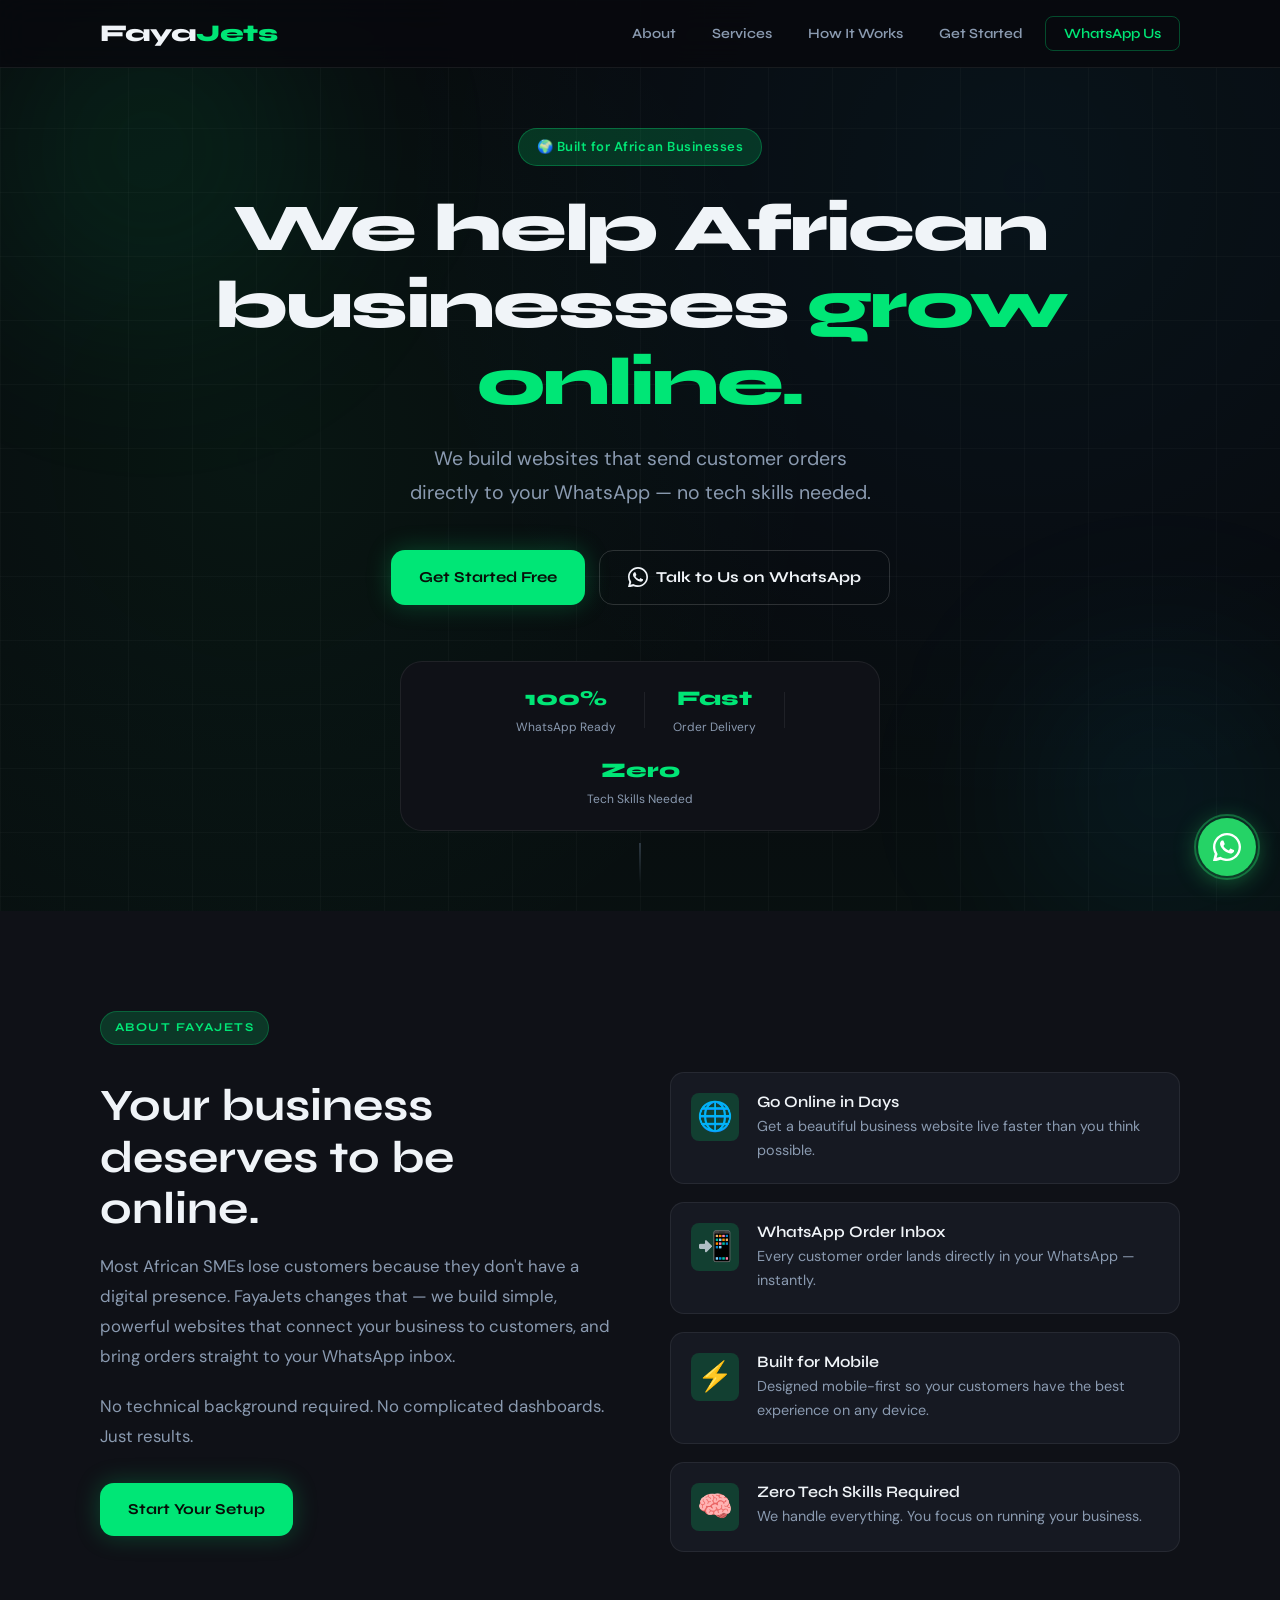
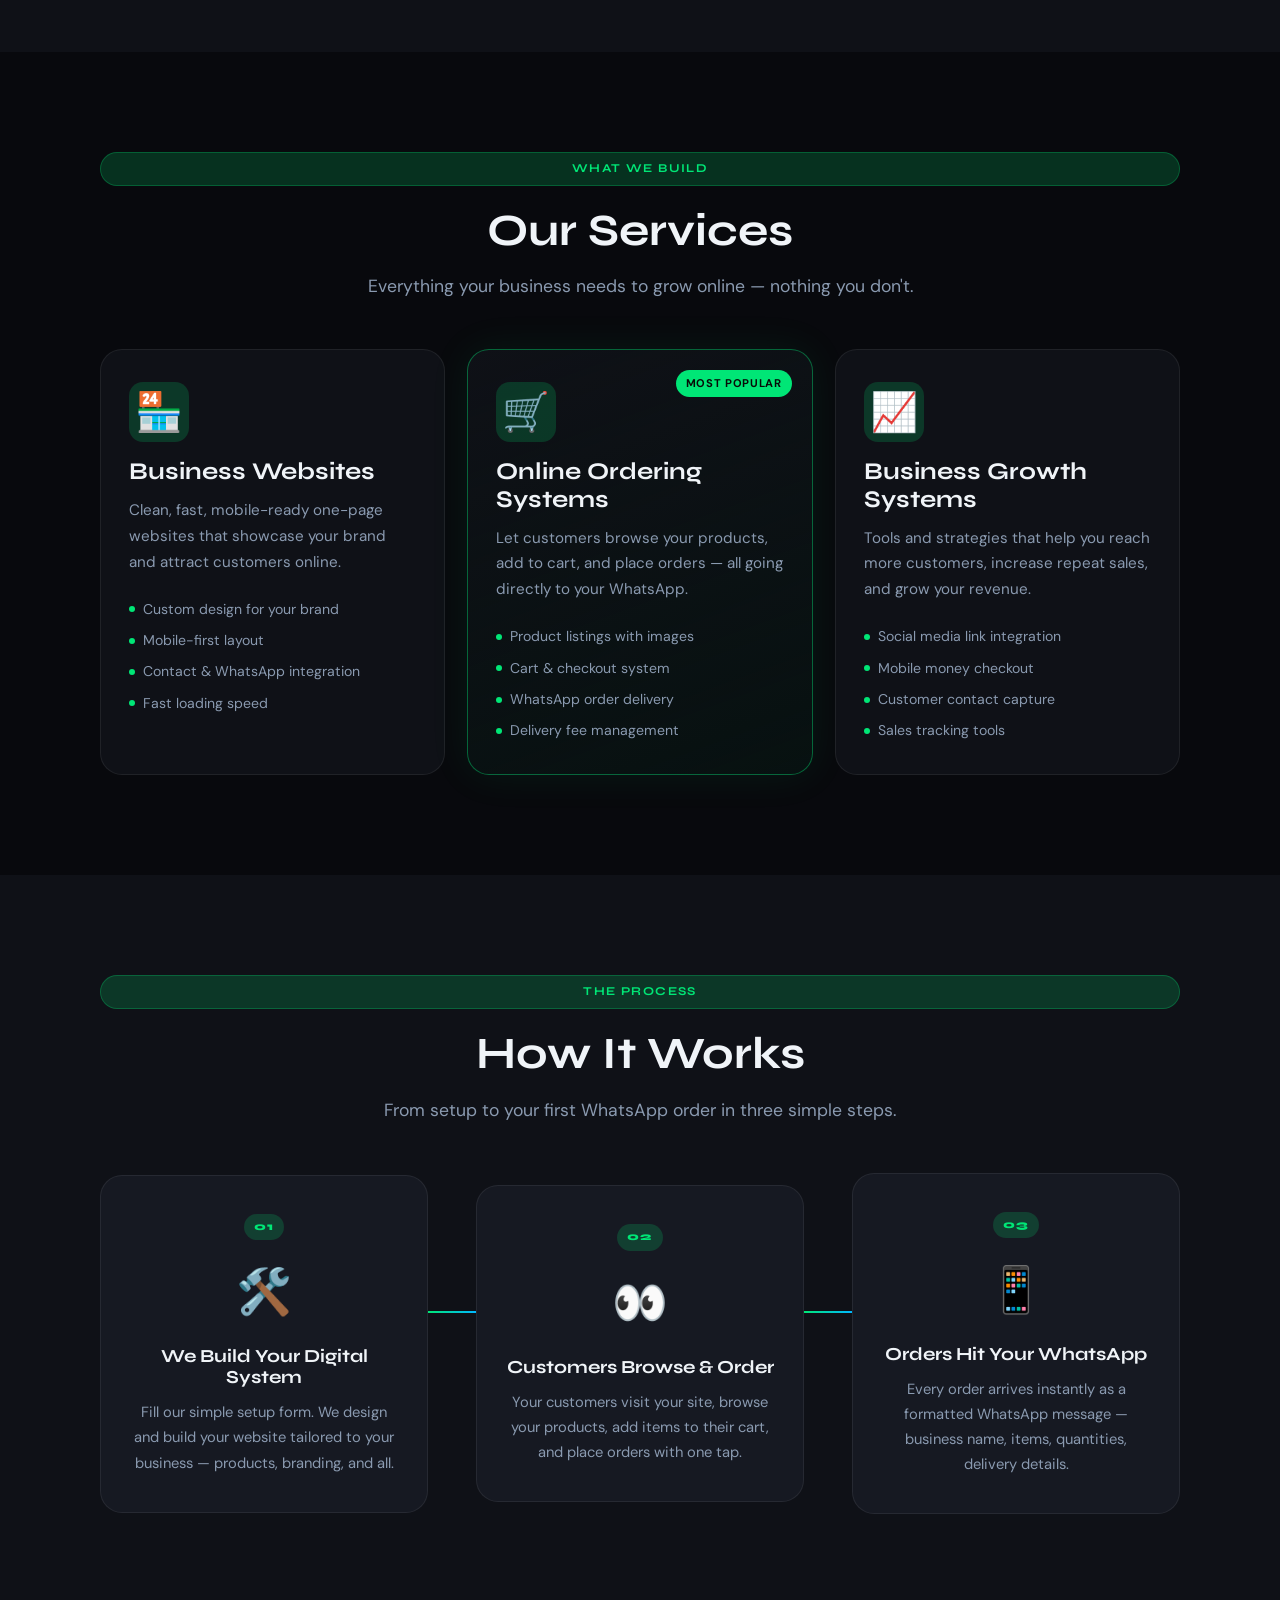
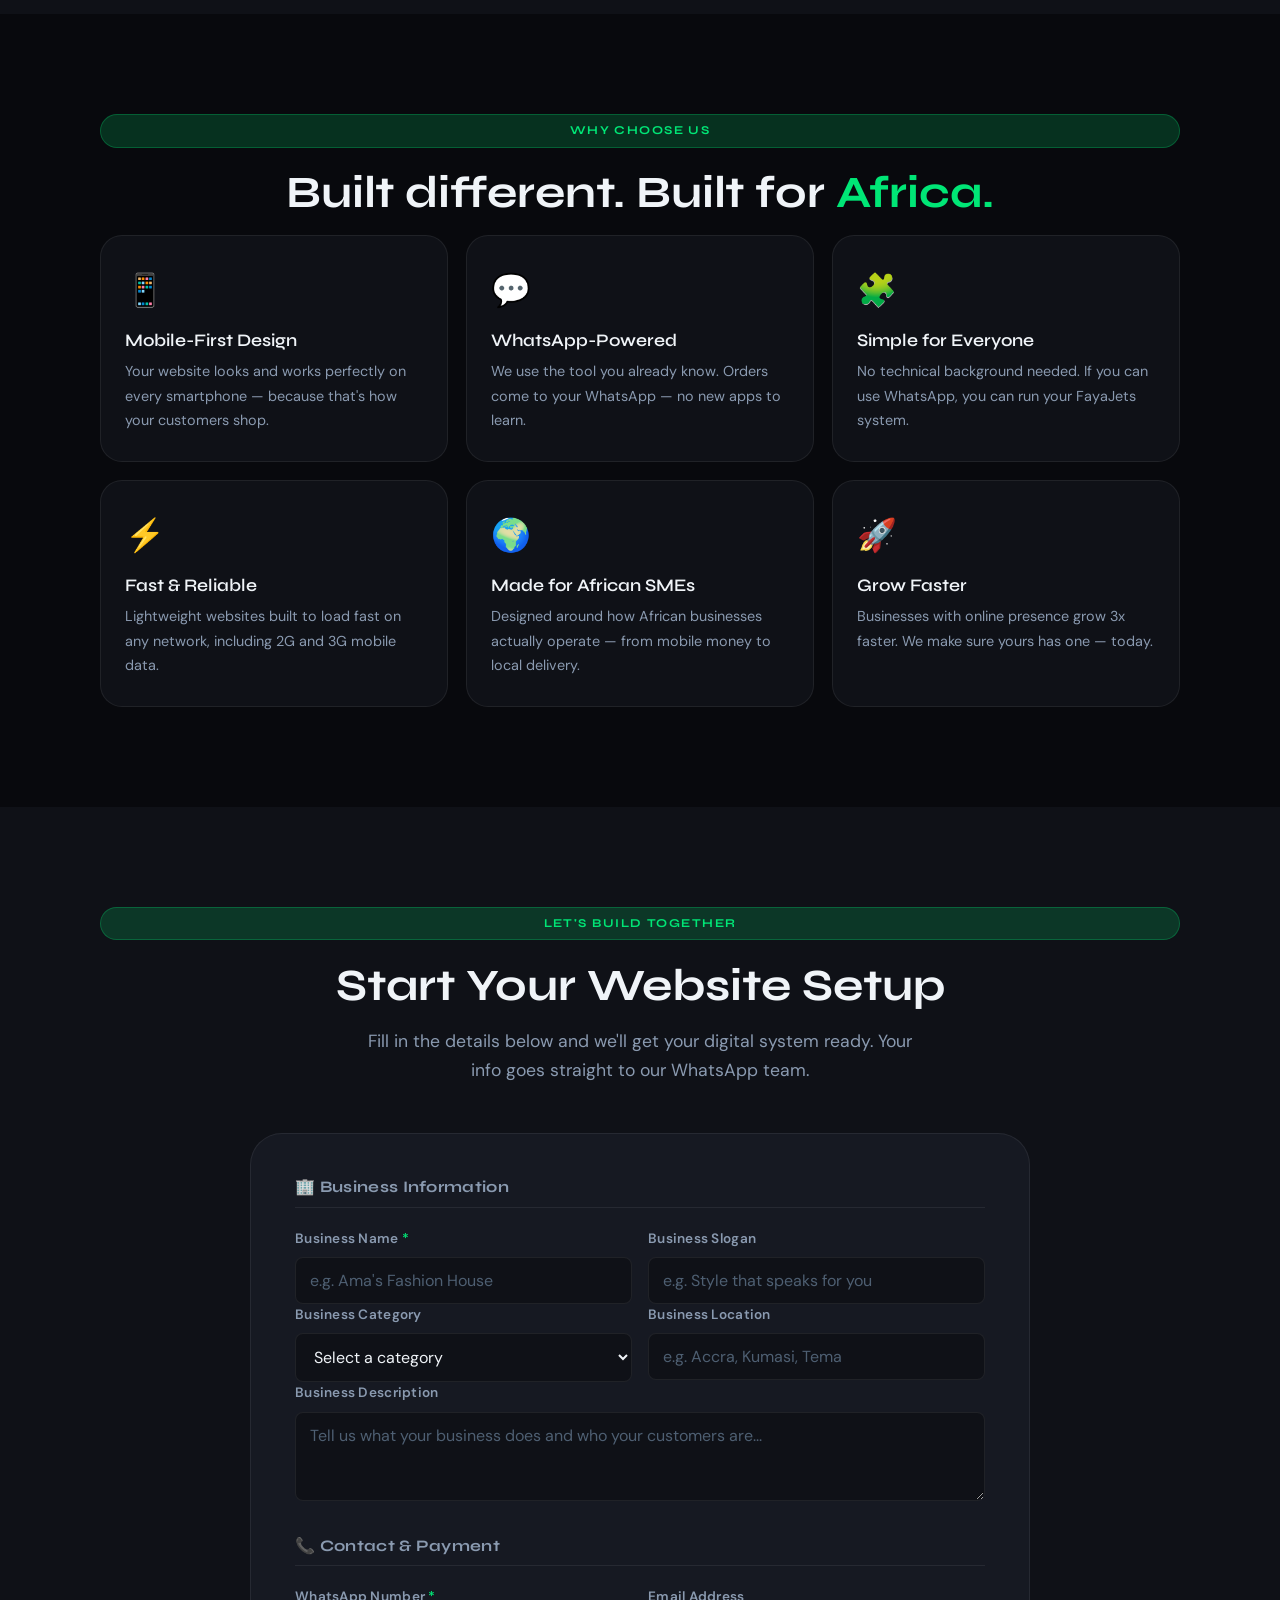
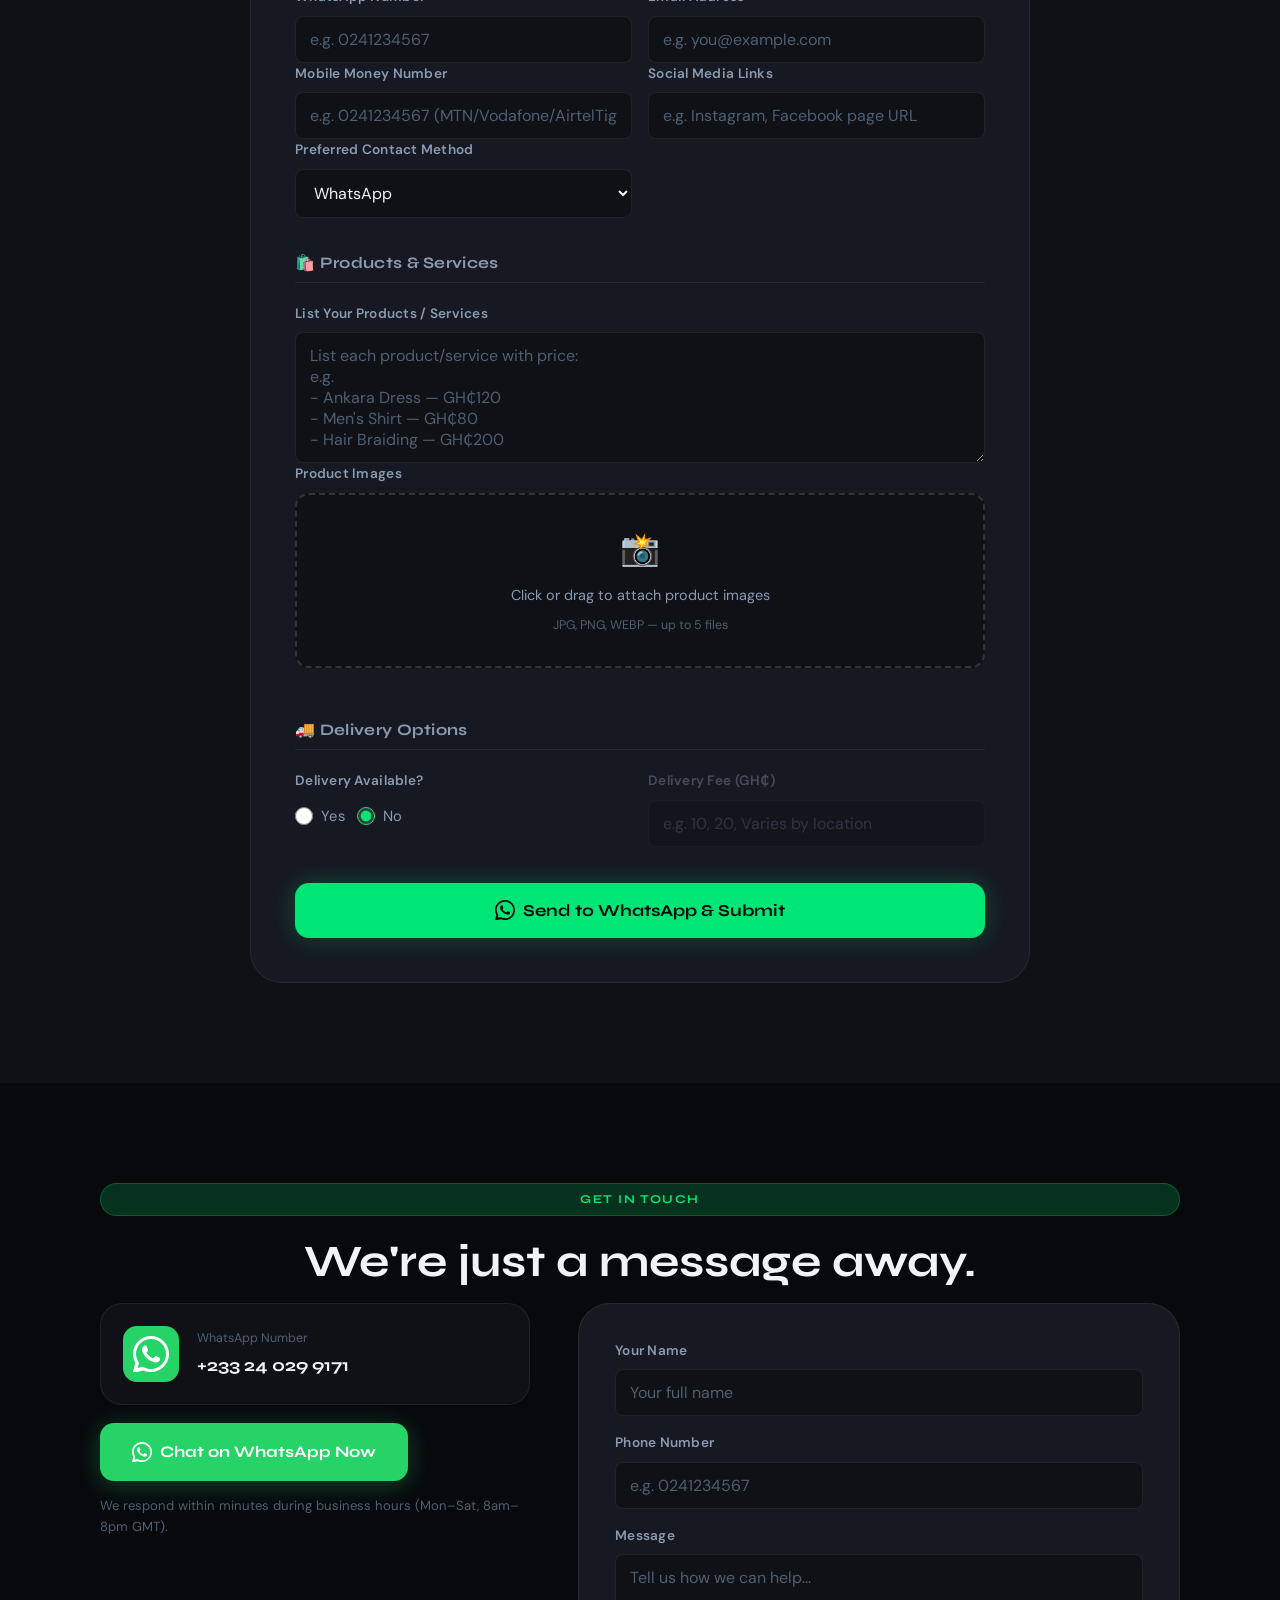
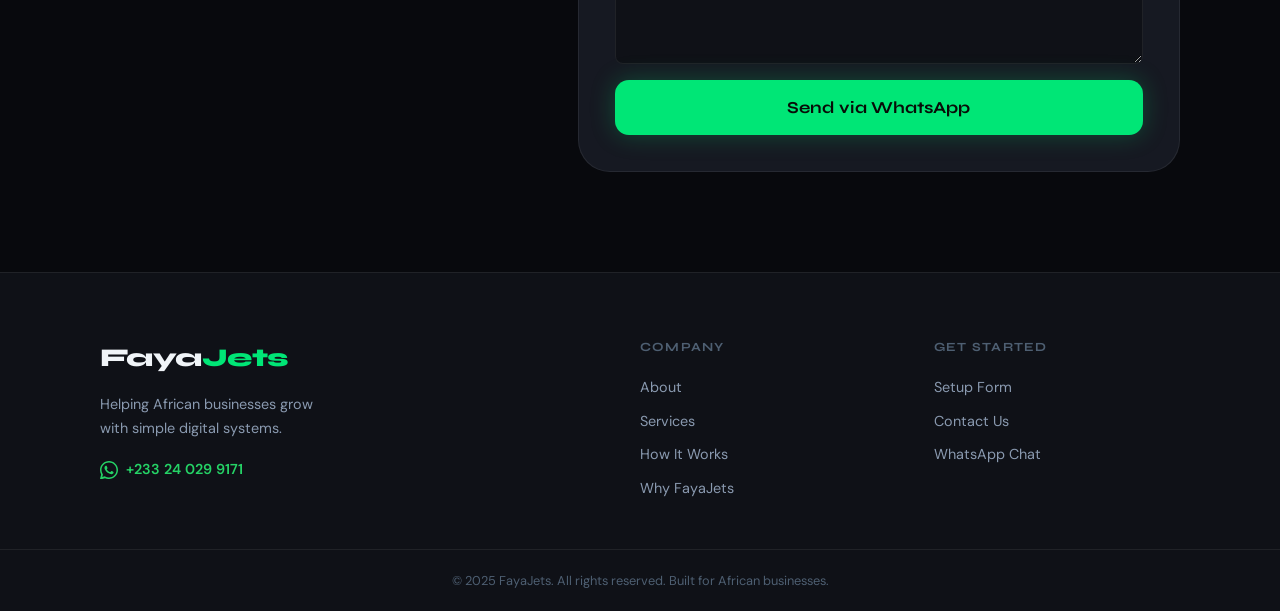
==== commit 31c24238: "Update index.html corrected the mistake of the whatsapp number" ====
--- a/index.html
+++ b/index.html
@@ -384,7 +384,7 @@
             </div>
             <div>
               <p class="contact__wa-label">WhatsApp Number</p>
-              <p class="contact__wa-num">+233 24 029 171</p>
+              <p class="contact__wa-num">+233 24 029 9171</p>
             </div>
           </div>
           <a href="https://wa.me/23324029171" target="_blank" class="btn btn--whatsapp">
@@ -423,7 +423,7 @@
         <p>Helping African businesses grow<br />with simple digital systems.</p>
         <a href="https://wa.me/23324029171" target="_blank" class="footer__wa">
           <svg width="18" height="18" viewBox="0 0 24 24" fill="currentColor"><path d="M17.472 14.382c-.297-.149-1.758-.867-2.03-.967-.273-.099-.471-.148-.67.15-.197.297-.767.966-.94 1.164-.173.199-.347.223-.644.075-.297-.15-1.255-.463-2.39-1.475-.883-.788-1.48-1.761-1.653-2.059-.173-.297-.018-.458.13-.606.134-.133.298-.347.446-.52.149-.174.198-.298.298-.497.099-.198.05-.371-.025-.52-.075-.149-.669-1.612-.916-2.207-.242-.579-.487-.5-.669-.51-.173-.008-.371-.01-.57-.01-.198 0-.52.074-.792.372-.272.297-1.04 1.016-1.04 2.479 0 1.462 1.065 2.875 1.213 3.074.149.198 2.096 3.2 5.077 4.487.709.306 1.262.489 1.694.625.712.227 1.36.195 1.871.118.571-.085 1.758-.719 2.006-1.413.248-.694.248-1.289.173-1.413-.074-.124-.272-.198-.57-.347z"/><path d="M12 0C5.373 0 0 5.373 0 12c0 2.127.558 4.126 1.533 5.864L.057 23.57a.75.75 0 00.914.914l5.702-1.476A11.95 11.95 0 0012 24c6.627 0 12-5.373 12-12S18.627 0 12 0zm0 22c-1.885 0-3.65-.49-5.19-1.352l-.37-.214-3.384.876.891-3.384-.233-.38A9.96 9.96 0 012 12C2 6.477 6.477 2 12 2s10 4.477 10 10-4.477 10-10 10z"/></svg>
-          +233 24 029 171
+          +233 24 029 9171
         </a>
       </div>
       <div class="footer__links">
@@ -437,7 +437,7 @@
         <h5>Get Started</h5>
         <a href="#setup-form">Setup Form</a>
         <a href="#contact">Contact Us</a>
-        <a href="https://wa.me/23324029171" target="_blank">WhatsApp Chat</a>
+        <a href="https://wa.me/233240299171" target="_blank">WhatsApp Chat</a>
       </div>
     </div>
     <div class="footer__bottom">
